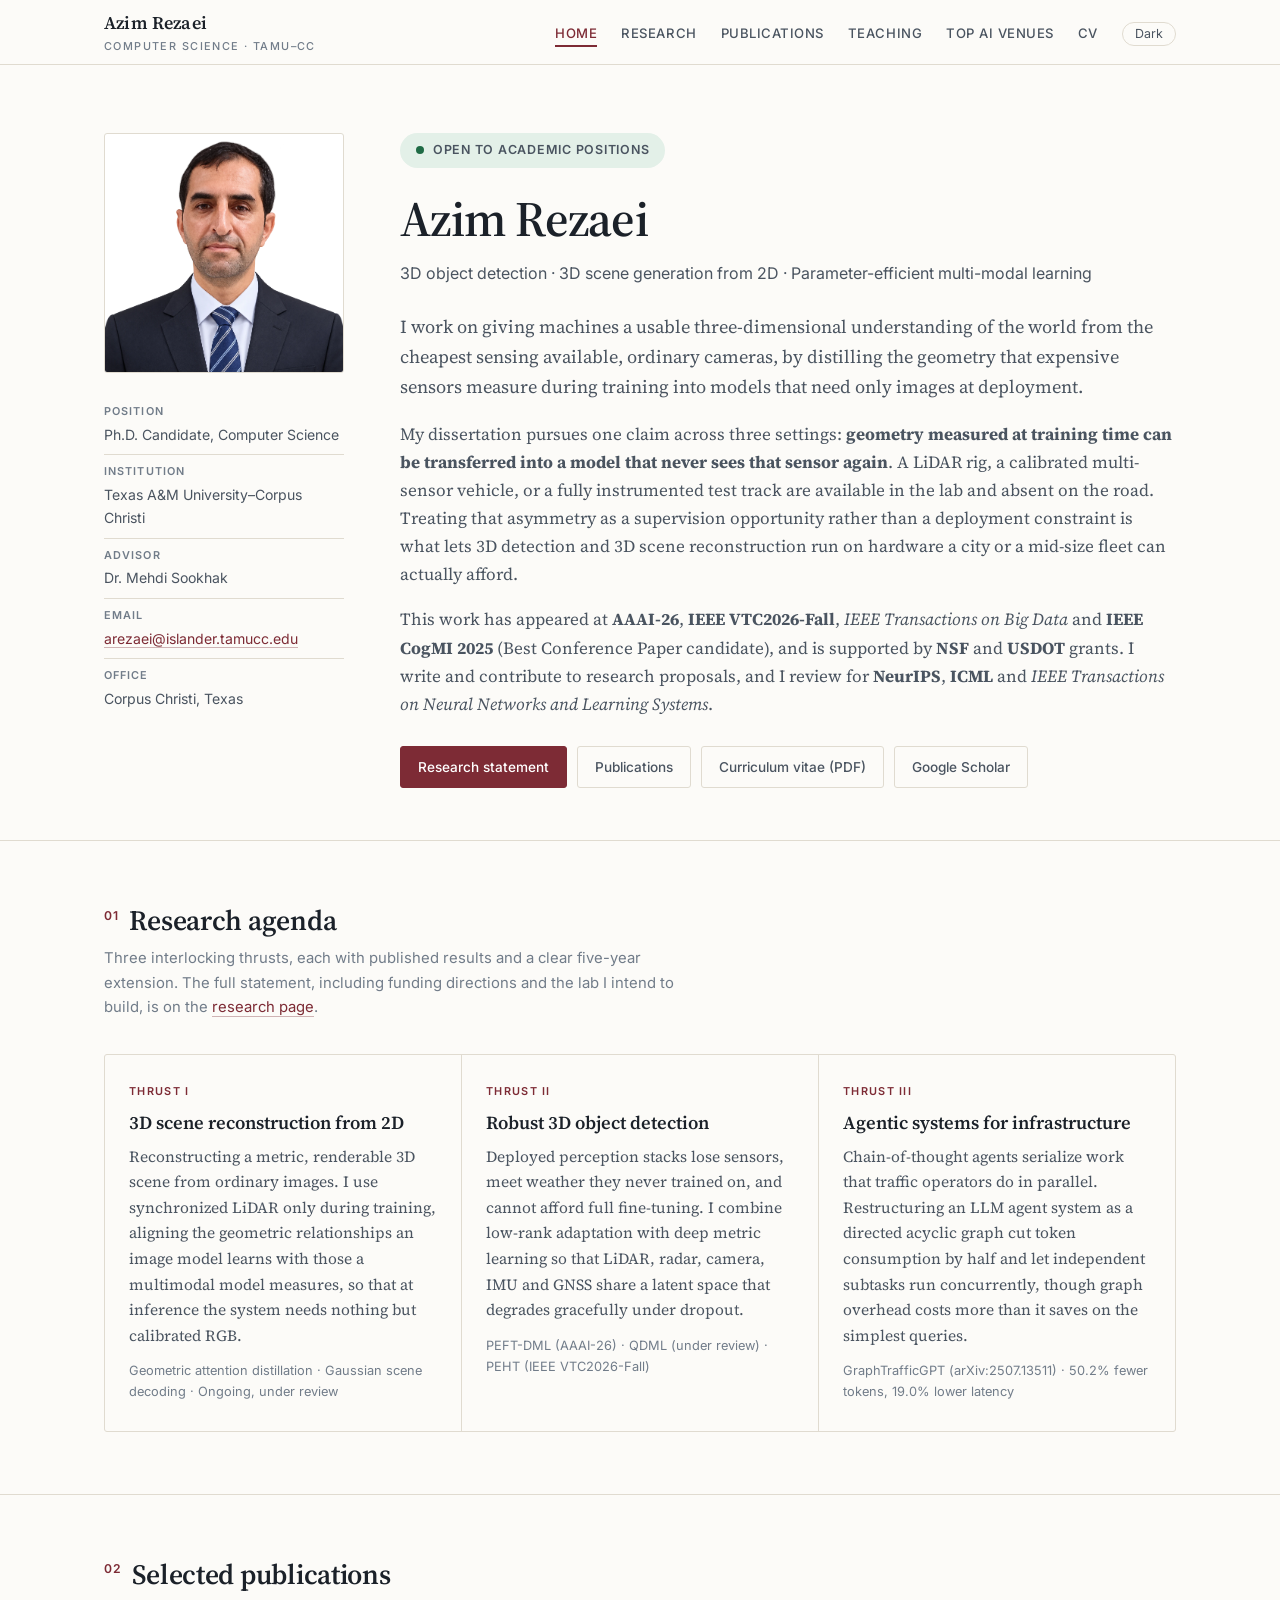
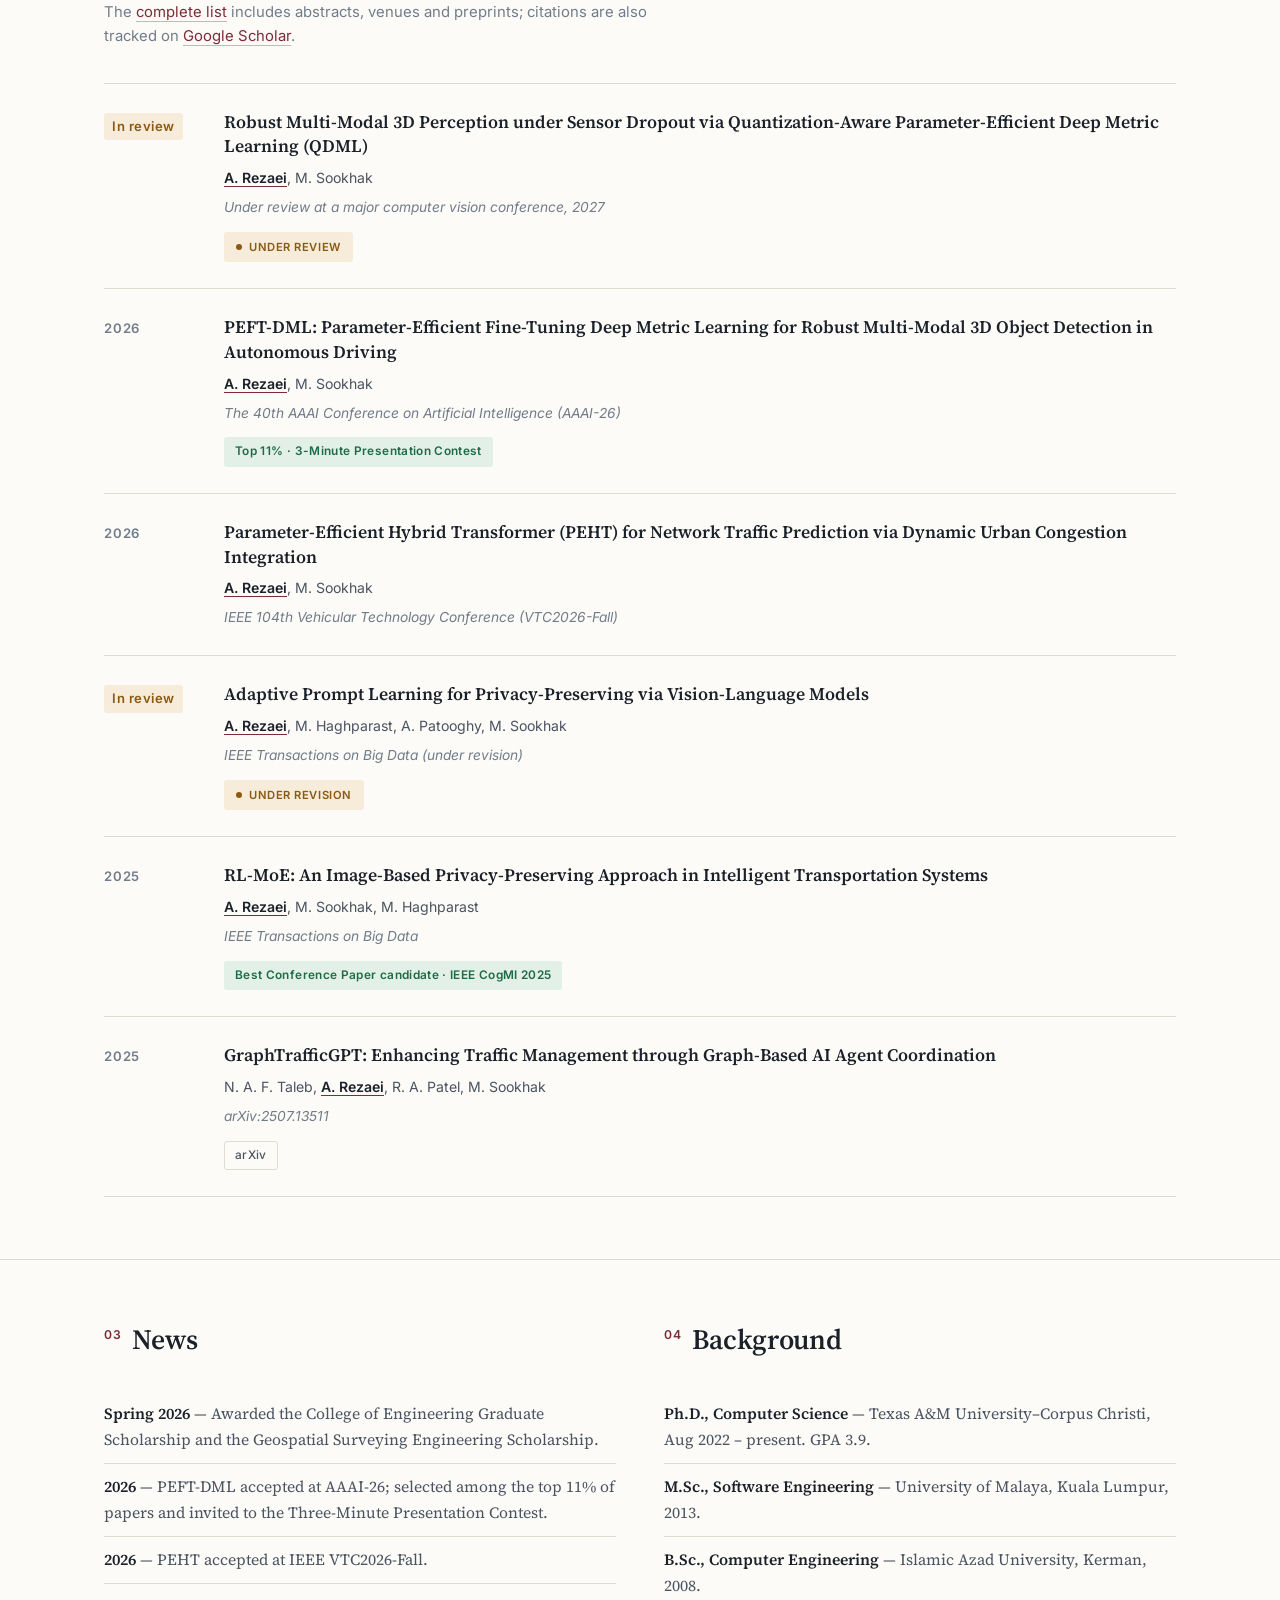
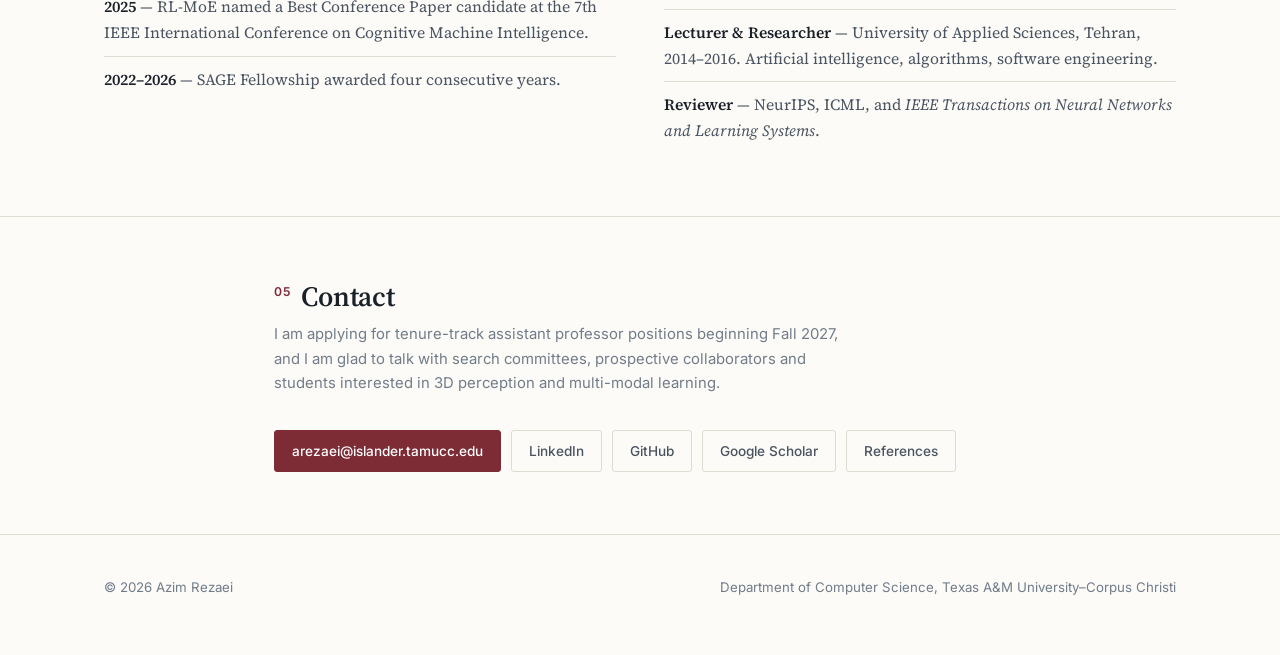
==== index.html @ 55c53522 "Initial commit: academic website Static site (HTML/CSS/JS, no build step) for faculty applications: " ====
<!doctype html>
<html lang="en">
<head>
<meta charset="utf-8">
<meta name="viewport" content="width=device-width,initial-scale=1">
<title>Azim Rezaei — 3D Scene Understanding and Efficient Multi-Modal Learning</title>
<meta name="description" content="Azim (Abdolazim) Rezaei is a Ph.D. candidate in Computer Science at Texas A&amp;M University–Corpus Christi working on 3D object detection, 3D scene reconstruction from 2D images, and parameter-efficient multi-modal learning. Open to academic positions.">
<link rel="preconnect" href="https://fonts.googleapis.com">
<link rel="preconnect" href="https://fonts.gstatic.com" crossorigin>
<link rel="stylesheet" href="https://fonts.googleapis.com/css2?family=Inter:wght@400;500;600&family=Source+Serif+4:ital,opsz,wght@0,8..60,400;0,8..60,600;1,8..60,400&display=swap">
<link rel="stylesheet" href="style.css">
<script>(function(){try{var t=localStorage.getItem('theme');if(t)document.documentElement.setAttribute('data-theme',t);}catch(e){}})();</script>
</head>
<body>

<header class="masthead">
  <div class="wrap">
    <a class="wordmark" href="index.html">Azim Rezaei<span>Computer Science · TAMU–CC</span></a>
    <nav>
      <ul>
        <li><a href="index.html" aria-current="page">Home</a></li>
        <li><a href="research.html">Research</a></li>
        <li><a href="publications.html">Publications</a></li>
        <li><a href="teaching.html">Teaching</a></li>
        <li><a href="conferences.html">Top AI Venues</a></li>
        <li><a href="cv.html">CV</a></li>
        <li><button class="theme-btn" id="themeBtn" type="button">Dark</button></li>
      </ul>
    </nav>
  </div>
</header>

<div class="hero">
  <div class="wrap hero-grid">
    <div>
      <img class="portrait" src="images/azim-rezaei.webp" alt="Portrait of Azim Rezaei">
      <div class="sidecard">
        <div><b>Position</b>Ph.D. Candidate, Computer Science</div>
        <div><b>Institution</b>Texas A&amp;M University–Corpus Christi</div>
        <div><b>Advisor</b>Dr. Mehdi Sookhak</div>
        <div><b>Email</b><a href="mailto:arezaei@islander.tamucc.edu">arezaei@islander.tamucc.edu</a></div>
        <div><b>Office</b>Corpus Christi, Texas</div>
      </div>
    </div>

    <div>
      <p class="availability">Open to academic positions</p>
      <h1>Azim Rezaei</h1>
      <p class="title-line">3D object detection · 3D scene generation from 2D · Parameter-efficient multi-modal learning</p>

      <p class="lede">I work on giving machines a usable three-dimensional understanding of the world from the cheapest sensing available, ordinary cameras, by distilling the geometry that expensive sensors measure during training into models that need only images at deployment.</p>

      <p>My dissertation pursues one claim across three settings: <strong>geometry measured at training time can be transferred into a model that never sees that sensor again</strong>. A LiDAR rig, a calibrated multi-sensor vehicle, or a fully instrumented test track are available in the lab and absent on the road. Treating that asymmetry as a supervision opportunity rather than a deployment constraint is what lets 3D detection and 3D scene reconstruction run on hardware a city or a mid-size fleet can actually afford.</p>

      <p>This work has appeared at <strong>AAAI-26</strong>, <strong>IEEE VTC2026-Fall</strong>, <em>IEEE Transactions on Big Data</em> and <strong>IEEE CogMI 2025</strong> (Best Conference Paper candidate), and is supported by <strong>NSF</strong> and <strong>USDOT</strong> grants. I write and contribute to research proposals, and I review for <strong>NeurIPS</strong>, <strong>ICML</strong> and <em>IEEE Transactions on Neural Networks and Learning Systems</em>.</p>

      <div class="btns">
        <a class="btn primary" href="research.html">Research statement</a>
        <a class="btn" href="publications.html">Publications</a>
        <a class="btn" href="files/Azim_Rezaei_CV.pdf">Curriculum vitae (PDF)</a>
        <a class="btn" href="https://scholar.google.com/citations?user=DW1fpjkAAAAJ&amp;hl=en">Google Scholar</a>
      </div>
    </div>
  </div>
</div>

<section id="agenda">
  <div class="wrap">
    <div class="section-head">
      <h2><span class="num">01</span>Research agenda</h2>
      <p>Three interlocking thrusts, each with published results and a clear five-year extension. The full statement, including funding directions and the lab I intend to build, is on the <a href="research.html">research page</a>.</p>
    </div>

    <div class="thrusts">
      <article class="thrust">
        <span class="tag">Thrust I</span>
        <h3>3D scene reconstruction from 2D</h3>
        <p>Reconstructing a metric, renderable 3D scene from ordinary images. I use synchronized LiDAR only during training, aligning the geometric relationships an image model learns with those a multimodal model measures, so that at inference the system needs nothing but calibrated RGB.</p>
        <p class="evidence">Geometric attention distillation · Gaussian scene decoding · Ongoing, under review</p>
      </article>

      <article class="thrust">
        <span class="tag">Thrust II</span>
        <h3>Robust 3D object detection</h3>
        <p>Deployed perception stacks lose sensors, meet weather they never trained on, and cannot afford full fine-tuning. I combine low-rank adaptation with deep metric learning so that LiDAR, radar, camera, IMU and GNSS share a latent space that degrades gracefully under dropout.</p>
        <p class="evidence">PEFT-DML (AAAI-26) · QDML (under review) · PEHT (IEEE VTC2026-Fall)</p>
      </article>

      <article class="thrust">
        <span class="tag">Thrust III</span>
        <h3>Agentic systems for infrastructure</h3>
        <p>Chain-of-thought agents serialize work that traffic operators do in parallel. Restructuring an LLM agent system as a directed acyclic graph cut token consumption by half and let independent subtasks run concurrently, though graph overhead costs more than it saves on the simplest queries.</p>
        <p class="evidence">GraphTrafficGPT (arXiv:2507.13511) · 50.2% fewer tokens, 19.0% lower latency</p>
      </article>
    </div>
  </div>
</section>

<section id="selected">
  <div class="wrap">
    <div class="section-head">
      <h2><span class="num">02</span>Selected publications</h2>
      <p>The <a href="publications.html">complete list</a> includes abstracts, venues and preprints; citations are also tracked on <a href="https://scholar.google.com/citations?user=DW1fpjkAAAAJ&amp;hl=en">Google Scholar</a>.</p>
    </div>

    <ul class="pub-list">
      <li class="pub">
        <div class="pub-year"><span class="status-year">In review</span></div>
        <div class="pub-body">
          <h3>Robust Multi-Modal 3D Perception under Sensor Dropout via Quantization-Aware Parameter-Efficient Deep Metric Learning (QDML)</h3>
          <p class="authors"><span class="me">A. Rezaei</span>, M. Sookhak</p>
          <p class="venue">Under review at a major computer vision conference, 2027</p>
          <div class="pub-links">
            <span class="chip status">Under review</span>
          </div>
        </div>
      </li>

      <li class="pub">
        <div class="pub-year">2026</div>
        <div class="pub-body">
          <h3>PEFT-DML: Parameter-Efficient Fine-Tuning Deep Metric Learning for Robust Multi-Modal 3D Object Detection in Autonomous Driving</h3>
          <p class="authors"><span class="me">A. Rezaei</span>, M. Sookhak</p>
          <p class="venue">The 40th AAAI Conference on Artificial Intelligence (AAAI-26)</p>
          <div class="pub-links">
            <span class="chip badge">Top 11% · 3-Minute Presentation Contest</span>
          </div>
        </div>
      </li>

      <li class="pub">
        <div class="pub-year">2026</div>
        <div class="pub-body">
          <h3>Parameter-Efficient Hybrid Transformer (PEHT) for Network Traffic Prediction via Dynamic Urban Congestion Integration</h3>
          <p class="authors"><span class="me">A. Rezaei</span>, M. Sookhak</p>
          <p class="venue">IEEE 104th Vehicular Technology Conference (VTC2026-Fall)</p>
        </div>
      </li>

      <li class="pub">
        <div class="pub-year"><span class="status-year">In review</span></div>
        <div class="pub-body">
          <h3>Adaptive Prompt Learning for Privacy-Preserving via Vision-Language Models</h3>
          <p class="authors"><span class="me">A. Rezaei</span>, M. Haghparast, A. Patooghy, M. Sookhak</p>
          <p class="venue">IEEE Transactions on Big Data (under revision)</p>
          <div class="pub-links">
            <span class="chip status">Under revision</span>
          </div>
        </div>
      </li>

      <li class="pub">
        <div class="pub-year">2025</div>
        <div class="pub-body">
          <h3>RL-MoE: An Image-Based Privacy-Preserving Approach in Intelligent Transportation Systems</h3>
          <p class="authors"><span class="me">A. Rezaei</span>, M. Sookhak, M. Haghparast</p>
          <p class="venue">IEEE Transactions on Big Data</p>
          <div class="pub-links">
            <span class="chip badge">Best Conference Paper candidate · IEEE CogMI 2025</span>
          </div>
        </div>
      </li>

      <li class="pub">
        <div class="pub-year">2025</div>
        <div class="pub-body">
          <h3>GraphTrafficGPT: Enhancing Traffic Management through Graph-Based AI Agent Coordination</h3>
          <p class="authors">N. A. F. Taleb, <span class="me">A. Rezaei</span>, R. A. Patel, M. Sookhak</p>
          <p class="venue">arXiv:2507.13511</p>
          <div class="pub-links">
            <a class="chip" href="https://arxiv.org/abs/2507.13511">arXiv</a>
          </div>
        </div>
      </li>

    </ul>
  </div>
</section>

<section id="news">
  <div class="wrap cols">
    <div>
      <div class="section-head">
        <h2><span class="num">03</span>News</h2>
      </div>
      <ul class="plain">
        <li><b>Spring 2026</b> — Awarded the College of Engineering Graduate Scholarship and the Geospatial Surveying Engineering Scholarship.</li>
        <li><b>2026</b> — PEFT-DML accepted at AAAI-26; selected among the top 11% of papers and invited to the Three-Minute Presentation Contest.</li>
        <li><b>2026</b> — PEHT accepted at IEEE VTC2026-Fall.</li>
        <li><b>2025</b> — RL-MoE named a Best Conference Paper candidate at the 7th IEEE International Conference on Cognitive Machine Intelligence.</li>
        <li><b>2022–2026</b> — SAGE Fellowship awarded four consecutive years.</li>
      </ul>
    </div>

    <div>
      <div class="section-head">
        <h2><span class="num">04</span>Background</h2>
      </div>
      <ul class="plain">
        <li><b>Ph.D., Computer Science</b> — Texas A&amp;M University–Corpus Christi, Aug 2022 – present. GPA 3.9.</li>
        <li><b>M.Sc., Software Engineering</b> — University of Malaya, Kuala Lumpur, 2013.</li>
        <li><b>B.Sc., Computer Engineering</b> — Islamic Azad University, Kerman, 2008.</li>
        <li><b>Lecturer &amp; Researcher</b> — University of Applied Sciences, Tehran, 2014–2016. Artificial intelligence, algorithms, software engineering.</li>
        <li><b>Reviewer</b> — NeurIPS, ICML, and <em>IEEE Transactions on Neural Networks and Learning Systems</em>.</li>
      </ul>
    </div>
  </div>
</section>

<section id="contact">
  <div class="wrap narrow">
    <div class="section-head">
      <h2><span class="num">05</span>Contact</h2>
      <p>I am applying for tenure-track assistant professor positions beginning Fall 2027, and I am glad to talk with search committees, prospective collaborators and students interested in 3D perception and multi-modal learning.</p>
    </div>
    <div class="btns" style="margin-top:0">
      <a class="btn primary" href="mailto:arezaei@islander.tamucc.edu">arezaei@islander.tamucc.edu</a>
      <a class="btn" href="https://www.linkedin.com/in/azimrez/">LinkedIn</a>
      <a class="btn" href="https://github.com/azim015">GitHub</a>
      <a class="btn" href="https://scholar.google.com/citations?user=DW1fpjkAAAAJ&amp;hl=en">Google Scholar</a>
      <a class="btn" href="cv.html#references">References</a>
    </div>
  </div>
</section>

<footer>
  <div class="wrap">
    <span>© <span id="y"></span> Azim Rezaei</span>
    <span>Department of Computer Science, Texas A&amp;M University–Corpus Christi</span>
  </div>
</footer>

<script src="site.js"></script>
</body>
</html>
---- style.css ----
/* Azim Rezaei — academic site
   Palette: ink on paper, muted maroon accent. Light + dark. */

:root {
  --paper:        #fcfbf8;
  --paper-2:      #f4f1ea;
  --rule:         #e0dbd0;
  --ink:          #1b2129;
  --ink-2:        #4a5460;
  --ink-3:        #717c89;
  --accent:       #7d2b35;
  --accent-soft:  #f3e9e9;
  --link:         #7d2b35;
  --btn-on-accent:#ffffff;
  --good:         #1f6b45;
  --good-soft:    #e3f0e8;
  --warn:         #8a5a12;
  --warn-soft:    #f6ecd9;
  --muted-soft:   #efece6;
  --max:          1120px;
  --serif:  "Source Serif 4", "Iowan Old Style", "Palatino Linotype", Palatino, Georgia, serif;
  --sans:   "Inter", -apple-system, BlinkMacSystemFont, "Segoe UI", Roboto, Helvetica, Arial, sans-serif;
}

@media (prefers-color-scheme: dark) {
  :root:not([data-theme="light"]) {
    --paper:       #14181d;
    --paper-2:     #1b2026;
    --rule:        #2c333b;
    --ink:         #e8e6e1;
    --ink-2:       #b2b8bf;
    --ink-3:       #888f98;
    --accent:      #d98f98;
    --accent-soft: #2a1f22;
    --link:        #d98f98;
    --btn-on-accent:#14181d;
    --good:        #78c79b;
    --good-soft:   #16271e;
    --warn:        #d9b276;
    --warn-soft:   #2a2318;
    --muted-soft:  #212830;
  }
}

:root[data-theme="dark"] {
  --paper:       #14181d;
  --paper-2:     #1b2026;
  --rule:        #2c333b;
  --ink:         #e8e6e1;
  --ink-2:       #b2b8bf;
  --ink-3:       #888f98;
  --accent:      #d98f98;
  --accent-soft: #2a1f22;
  --link:        #d98f98;
  --btn-on-accent:#14181d;
  --good:        #78c79b;
  --good-soft:   #16271e;
  --warn:        #d9b276;
  --warn-soft:   #2a2318;
  --muted-soft:  #212830;
}

* { box-sizing: border-box; }

html { scroll-behavior: smooth; scroll-padding-top: 80px; }

body {
  margin: 0;
  background: var(--paper);
  color: var(--ink);
  font-family: var(--serif);
  font-size: 17px;
  line-height: 1.65;
  -webkit-font-smoothing: antialiased;
  text-rendering: optimizeLegibility;
}

.wrap { max-width: var(--max); margin: 0 auto; padding: 0 24px; }
.narrow { max-width: 780px; }

a {
  color: var(--link);
  text-decoration: none;
  border-bottom: 1px solid color-mix(in srgb, var(--link) 35%, transparent);
}
a:hover { border-bottom-color: var(--link); }

h1, h2, h3, h4 { font-family: var(--serif); font-weight: 600; line-height: 1.25; color: var(--ink); }

/* ---------- masthead ---------- */
.masthead {
  position: sticky; top: 0; z-index: 50;
  background: color-mix(in srgb, var(--paper) 92%, transparent);
  backdrop-filter: saturate(180%) blur(12px);
  border-bottom: 1px solid var(--rule);
}
.masthead .wrap {
  display: flex; align-items: center; justify-content: space-between;
  gap: 20px; min-height: 64px; flex-wrap: wrap;
}
.wordmark {
  font-family: var(--serif); font-size: 1.12rem; font-weight: 600;
  letter-spacing: .01em; border: 0; color: var(--ink);
}
.wordmark span {
  display: block; font-family: var(--sans); font-size: .68rem; font-weight: 500;
  letter-spacing: .13em; text-transform: uppercase; color: var(--ink-3); margin-top: 1px;
}

.masthead nav ul {
  display: flex; gap: 24px; list-style: none; margin: 0; padding: 0;
  flex-wrap: wrap; align-items: center;
}
.masthead nav a {
  font-family: var(--sans); font-size: .82rem; font-weight: 500;
  letter-spacing: .04em; text-transform: uppercase;
  color: var(--ink-2); border: 0; padding: 4px 0;
  border-bottom: 2px solid transparent;
}
.masthead nav a:hover,
.masthead nav a[aria-current="page"] { color: var(--accent); border-bottom-color: var(--accent); }

.theme-btn {
  font-family: var(--sans); font-size: .78rem; cursor: pointer;
  background: none; border: 1px solid var(--rule); color: var(--ink-2);
  border-radius: 999px; padding: 5px 12px; line-height: 1;
}
.theme-btn:hover { border-color: var(--accent); color: var(--accent); }

/* ---------- hero ---------- */
.hero { padding: 68px 0 52px; border-bottom: 1px solid var(--rule); }
.hero-grid { display: grid; grid-template-columns: 240px 1fr; gap: 56px; align-items: start; }

.portrait {
  width: 240px; height: 240px; object-fit: cover;
  border-radius: 3px; display: block;
  background: #fff;
  border: 1px solid var(--rule);
}
.sidecard { font-family: var(--sans); font-size: .88rem; color: var(--ink-2); margin-top: 22px; }
.sidecard div { padding: 8px 0; border-bottom: 1px solid var(--rule); }
.sidecard div:last-child { border-bottom: 0; }
.sidecard b {
  font-weight: 600; display: block; font-size: .68rem;
  letter-spacing: .1em; text-transform: uppercase; color: var(--ink-3); margin-bottom: 2px;
}

.eyebrow {
  font-family: var(--sans); font-size: .73rem; font-weight: 600;
  letter-spacing: .15em; text-transform: uppercase; color: var(--accent); margin: 0 0 14px;
}
.hero h1 { font-size: clamp(2.3rem, 5vw, 3.1rem); margin: 0 0 10px; letter-spacing: -.015em; }
.title-line { font-family: var(--sans); font-size: 1rem; color: var(--ink-2); margin: 0 0 26px; }
.lede { font-size: 1.14rem; color: var(--ink); margin: 0 0 18px; }
.hero p { color: var(--ink-2); }

/* ---------- buttons ---------- */
.btns { display: flex; flex-wrap: wrap; gap: 10px; margin-top: 28px; }
.btn {
  font-family: var(--sans); font-size: .85rem; font-weight: 500;
  padding: 9px 17px; border: 1px solid var(--rule); border-radius: 3px;
  color: var(--ink-2); background: transparent; display: inline-block;
}
.btn:hover { border-color: var(--accent); color: var(--accent); }
.btn.primary { background: var(--accent); border-color: var(--accent); color: var(--btn-on-accent); }
.btn.primary:hover { opacity: .88; color: var(--btn-on-accent); }

/* ---------- sections ---------- */
section { padding: 62px 0; border-bottom: 1px solid var(--rule); }
section:last-of-type { border-bottom: 0; }
.section-head { margin-bottom: 34px; }
.section-head h2 { font-size: 1.75rem; margin: 0 0 8px; letter-spacing: -.01em; }
.section-head p { font-family: var(--sans); font-size: .93rem; color: var(--ink-3); margin: 0; max-width: 64ch; }
h2 .num {
  font-family: var(--sans); font-size: .76rem; font-weight: 600; color: var(--accent);
  letter-spacing: .1em; vertical-align: super; margin-right: 10px;
}

/* ---------- research thrusts ---------- */
.thrusts {
  display: grid; grid-template-columns: repeat(3, 1fr); gap: 1px; background: var(--rule);
  border: 1px solid var(--rule); border-radius: 3px; overflow: hidden;
}
.thrust { background: var(--paper); padding: 28px 24px; }
.thrust .tag {
  font-family: var(--sans); font-size: .68rem; font-weight: 600; letter-spacing: .12em;
  text-transform: uppercase; color: var(--accent); display: block; margin-bottom: 10px;
}
.thrust h3 { font-size: 1.15rem; margin: 0 0 10px; }
.thrust p { font-size: .97rem; color: var(--ink-2); margin: 0 0 12px; }
.thrust .evidence { font-family: var(--sans); font-size: .8rem; color: var(--ink-3); margin: 0; }

/* ---------- publications ---------- */
.pub-list { list-style: none; margin: 0; padding: 0; }
.pub {
  display: grid; grid-template-columns: 92px 1fr; gap: 28px;
  padding: 26px 0; border-top: 1px solid var(--rule);
}
.pub-list .pub:last-child { border-bottom: 1px solid var(--rule); }
.pub-year {
  font-family: var(--sans); font-size: .82rem; font-weight: 600; color: var(--ink-3);
  letter-spacing: .06em; padding-top: 3px;
}
.pub-body h3 { font-size: 1.1rem; margin: 0 0 7px; line-height: 1.4; }
.authors { font-family: var(--sans); font-size: .88rem; color: var(--ink-2); margin: 0 0 7px; }
.authors .me { color: var(--ink); font-weight: 600; border-bottom: 1.5px solid var(--accent); }
.venue { font-family: var(--sans); font-size: .86rem; color: var(--ink-3); margin: 0; font-style: italic; }
.abstract { font-size: .97rem; color: var(--ink-2); margin: 12px 0 0; }
.pub-links { display: flex; gap: 8px; flex-wrap: wrap; margin-top: 13px; }
.chip {
  font-family: var(--sans); font-size: .74rem; font-weight: 500; letter-spacing: .03em;
  padding: 4px 10px; border-radius: 3px; border: 1px solid var(--rule); color: var(--ink-2);
  display: inline-block;
}
a.chip:hover { border-color: var(--accent); color: var(--accent); }
.chip.badge { background: var(--good-soft); border-color: transparent; color: var(--good); font-weight: 600; }

/* Review status reads as a live state, so give it weight rather than italics. */
.chip.status {
  background: var(--warn-soft); border-color: transparent; color: var(--warn);
  font-weight: 600; letter-spacing: .05em; text-transform: uppercase; font-size: .7rem;
  padding: 5px 11px; display: inline-flex; align-items: center; gap: 7px;
}
.chip.status::before {
  content: ""; width: 6px; height: 6px; border-radius: 50%;
  background: var(--warn); flex: none;
}

/* Same signal in the left-hand year column. */
.pub-year .status-year {
  display: inline-block; background: var(--warn-soft); color: var(--warn);
  font-weight: 600; border-radius: 3px; padding: 3px 8px; letter-spacing: .04em;
}

/* ---------- availability pill ---------- */
.availability {
  display: inline-flex; align-items: center; gap: 9px;
  font-family: var(--sans); font-size: .78rem; font-weight: 600;
  letter-spacing: .06em; text-transform: uppercase;
  color: var(--good); background: var(--good-soft);
  border-radius: 999px; padding: 7px 16px; margin: 0 0 20px;
}
.availability::before {
  content: ""; width: 8px; height: 8px; border-radius: 50%;
  background: var(--good); flex: none;
}

/* ---------- conference deadline cards ---------- */
.deadline-grid {
  display: grid; grid-template-columns: repeat(auto-fill, minmax(268px, 1fr)); gap: 18px;
}
.conf-card {
  border: 1px solid var(--rule); border-radius: 4px; padding: 20px 22px;
  background: var(--paper); display: flex; flex-direction: column; gap: 9px;
}
.conf-card.closed { opacity: .58; }
.conf-top { display: flex; align-items: flex-start; justify-content: space-between; gap: 12px; }
.conf-card h3 { font-size: 1.08rem; margin: 0; line-height: 1.3; }
.conf-card h3 a { border-bottom-color: transparent; }
.conf-card h3 a:hover { border-bottom-color: var(--link); }
.conf-dates { font-family: var(--sans); font-size: .82rem; color: var(--ink-3); margin: 0; }
.conf-dates b { color: var(--ink-2); font-weight: 600; }
.countdown {
  font-family: var(--sans); font-size: .8rem; font-weight: 600; letter-spacing: .02em;
  padding: 6px 12px; border-radius: 999px; align-self: flex-start; margin-top: 2px;
}
.countdown.soon { background: var(--accent-soft); color: var(--accent); }
.countdown.near { background: var(--warn-soft); color: var(--warn); }
.countdown.open { background: var(--good-soft); color: var(--good); }
.countdown.past { background: var(--muted-soft); color: var(--ink-3); }
.conf-flag {
  font-family: var(--sans); font-size: .64rem; font-weight: 600; letter-spacing: .09em;
  text-transform: uppercase; color: var(--ink-3); border: 1px solid var(--rule);
  border-radius: 3px; padding: 3px 7px; flex: none; white-space: nowrap;
}
.conf-filters { display: flex; flex-wrap: wrap; gap: 8px; margin-bottom: 26px; }
.filter-btn {
  font-family: var(--sans); font-size: .82rem; font-weight: 500; cursor: pointer;
  padding: 7px 15px; border: 1px solid var(--rule); border-radius: 999px;
  background: transparent; color: var(--ink-2);
}
.filter-btn:hover { border-color: var(--accent); color: var(--accent); }
.filter-btn[aria-pressed="true"] { background: var(--accent); border-color: var(--accent); color: var(--btn-on-accent); }

/* ---------- generic prose ---------- */
.prose h3 { font-size: 1.22rem; margin: 38px 0 12px; }
.prose h4 {
  font-family: var(--sans); font-size: .76rem; font-weight: 600; letter-spacing: .12em;
  text-transform: uppercase; color: var(--accent); margin: 30px 0 10px;
}
.prose p { margin: 0 0 16px; color: var(--ink-2); }
.prose p.first { color: var(--ink); font-size: 1.1rem; }
.prose ul { margin: 0 0 18px; padding-left: 20px; color: var(--ink-2); }
.prose li { margin-bottom: 9px; }
.prose strong { color: var(--ink); font-weight: 600; }

.pull {
  border-left: 3px solid var(--accent); padding: 4px 0 4px 22px; margin: 28px 0;
  font-size: 1.1rem; color: var(--ink); font-style: italic;
}

/* ---------- entries (teaching / experience / awards) ---------- */
.entries { list-style: none; margin: 0; padding: 0; }
.entry { display: grid; grid-template-columns: 210px 1fr; gap: 28px; padding: 22px 0; border-top: 1px solid var(--rule); }
.entries .entry:last-child { border-bottom: 1px solid var(--rule); }
.entry-meta { font-family: var(--sans); font-size: .82rem; color: var(--ink-3); }
.entry-meta b { display: block; color: var(--ink-2); font-weight: 600; }
.entry h3 { font-size: 1.08rem; margin: 0 0 6px; }
.entry p { margin: 0; color: var(--ink-2); font-size: .97rem; }
.entry ul { margin: 9px 0 0; padding-left: 19px; color: var(--ink-2); font-size: .97rem; }
.entry li { margin-bottom: 6px; }

/* ---------- misc ---------- */
.cols { display: grid; grid-template-columns: 1fr 1fr; gap: 48px; }
.plain { list-style: none; margin: 0; padding: 0; }
.plain li { padding: 10px 0; border-bottom: 1px solid var(--rule); color: var(--ink-2); font-size: .98rem; }
.plain li:last-child { border-bottom: 0; }
.plain b { color: var(--ink); font-weight: 600; }

.note {
  font-family: var(--sans); font-size: .85rem; color: var(--ink-3);
  background: var(--paper-2); border: 1px dashed var(--rule); border-radius: 3px;
  padding: 14px 18px; margin: 26px 0;
}

footer { padding: 42px 0 56px; border-top: 1px solid var(--rule); }
footer .wrap {
  display: flex; justify-content: space-between; gap: 18px; flex-wrap: wrap;
  font-family: var(--sans); font-size: .83rem; color: var(--ink-3);
}
footer a { color: var(--ink-3); }

/* ---------- responsive ---------- */
@media (max-width: 900px) {
  .hero-grid { grid-template-columns: 1fr; gap: 30px; }
  .portrait { width: 150px; height: 150px; }
  .thrusts { grid-template-columns: 1fr; }
  .cols { grid-template-columns: 1fr; gap: 34px; }
}

@media (max-width: 640px) {
  body { font-size: 16.5px; }
  html { scroll-padding-top: 20px; }
  .wrap { padding: 0 16px; }
  .hero { padding: 36px 0 32px; }
  section { padding: 44px 0; }
  .pub, .entry { grid-template-columns: 1fr; gap: 8px; }

  /* A two-row nav that sticks would swallow half the screen on a phone. */
  .masthead { position: static; }
  .masthead .wrap {
    min-height: 0; padding-top: 14px; padding-bottom: 14px;
    align-items: flex-start; gap: 12px;
  }
  .wordmark { font-size: 1.02rem; }
  .wordmark span { display: none; }
  .masthead nav { width: 100%; }
  .masthead nav ul { gap: 14px 18px; }
  .masthead nav a { font-size: .76rem; }
  .theme-btn { font-size: .72rem; padding: 4px 10px; }
}
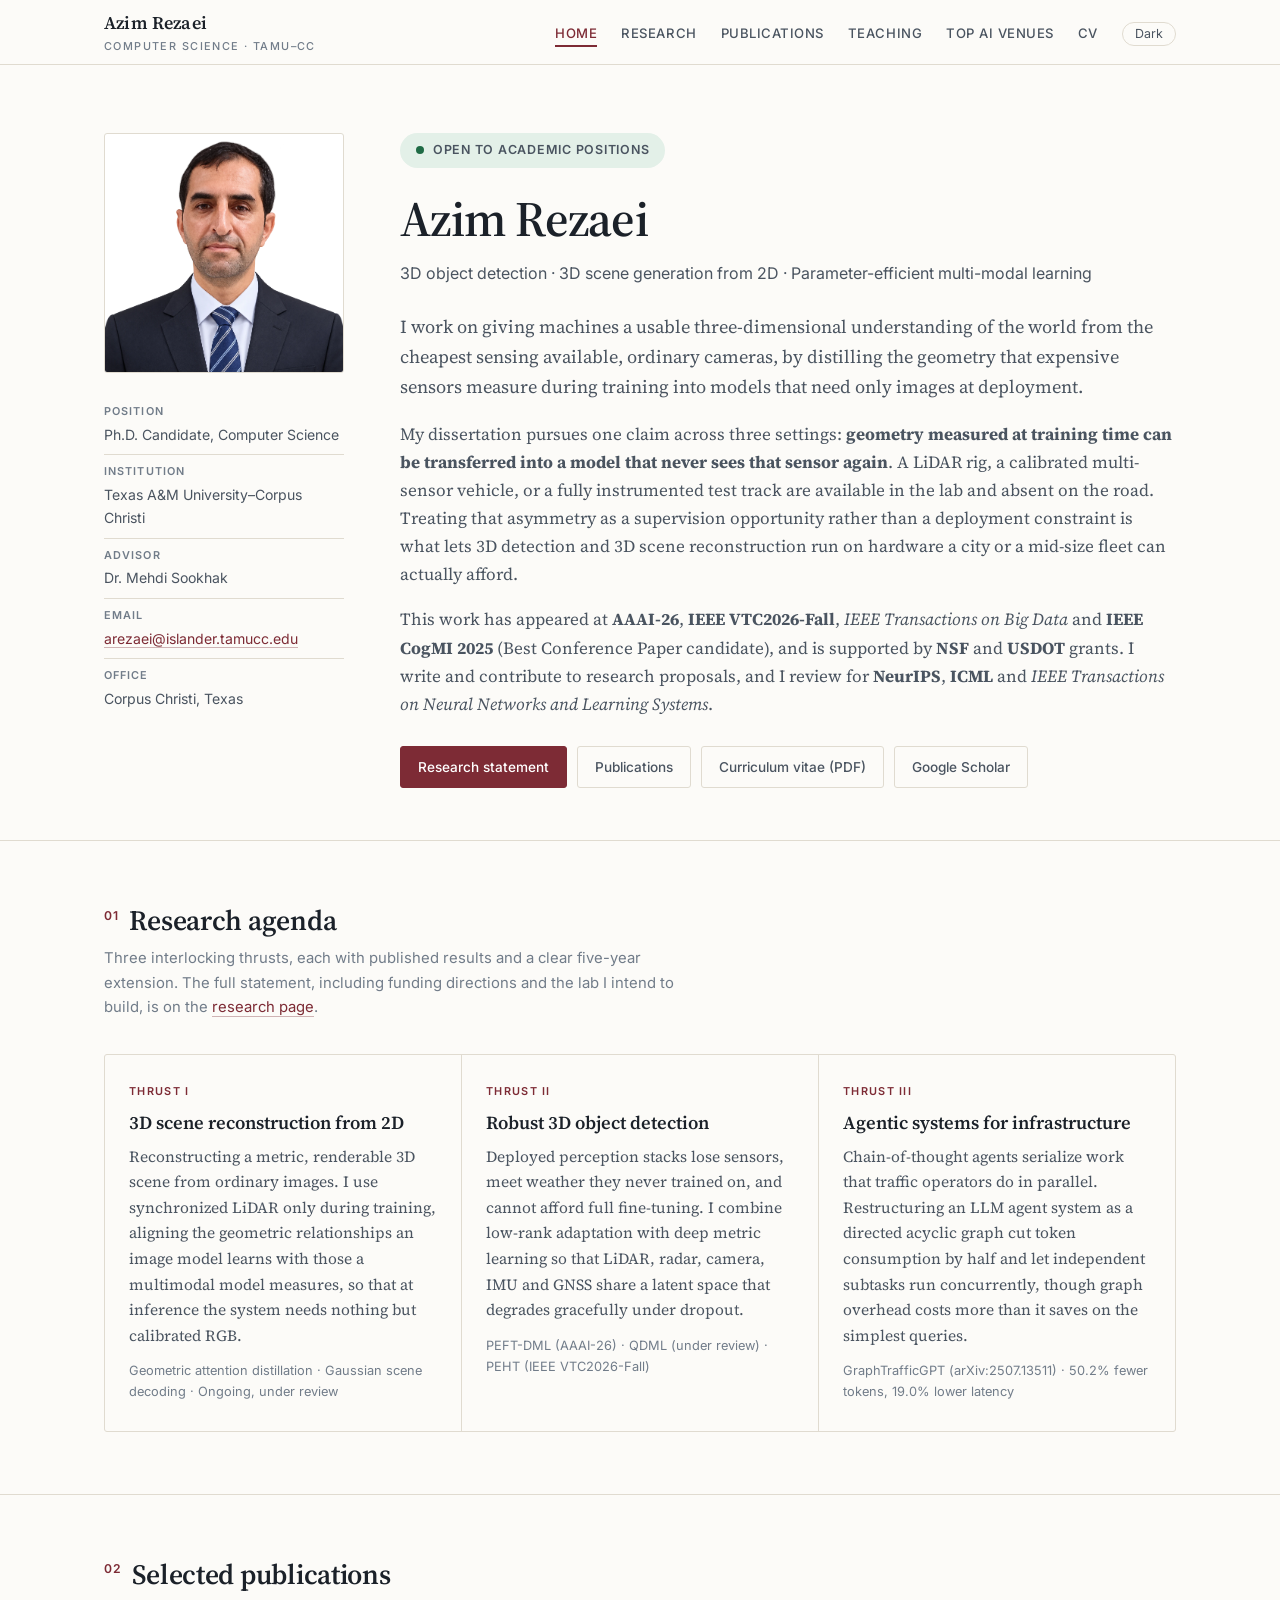
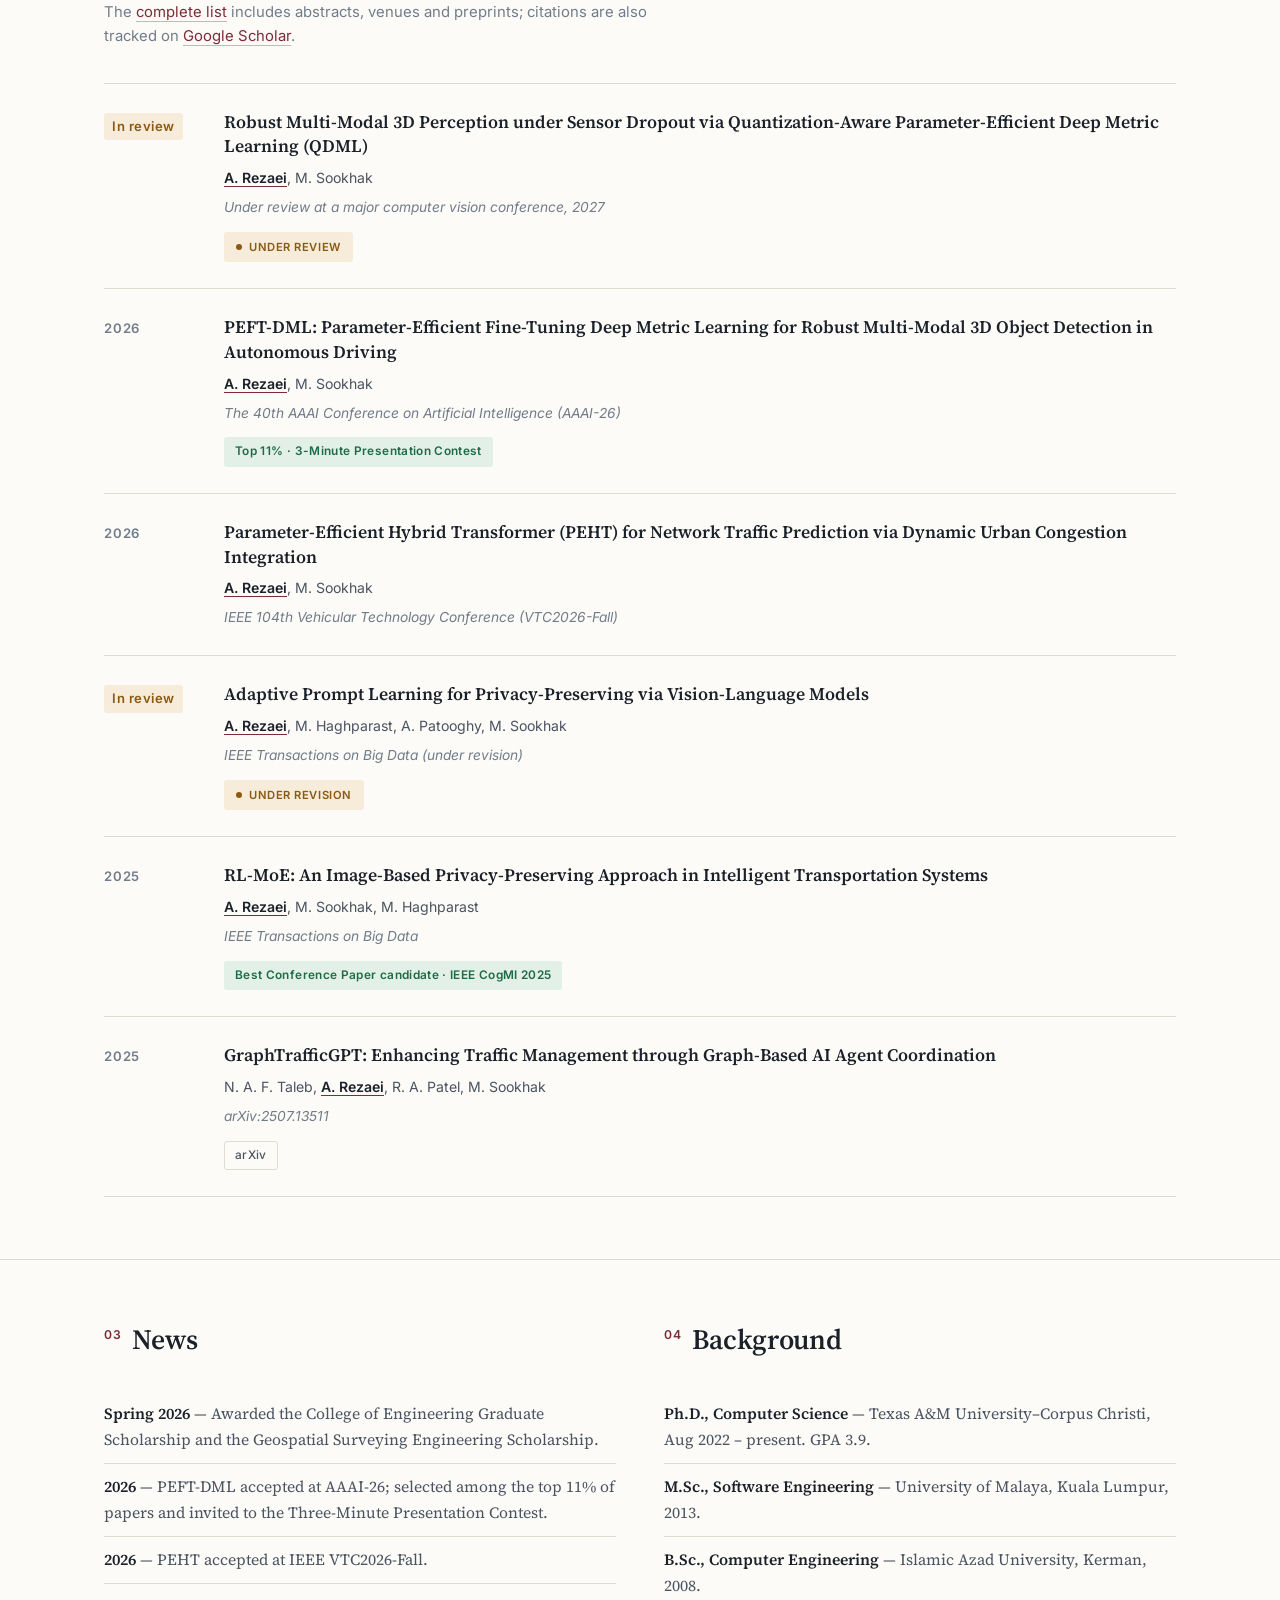
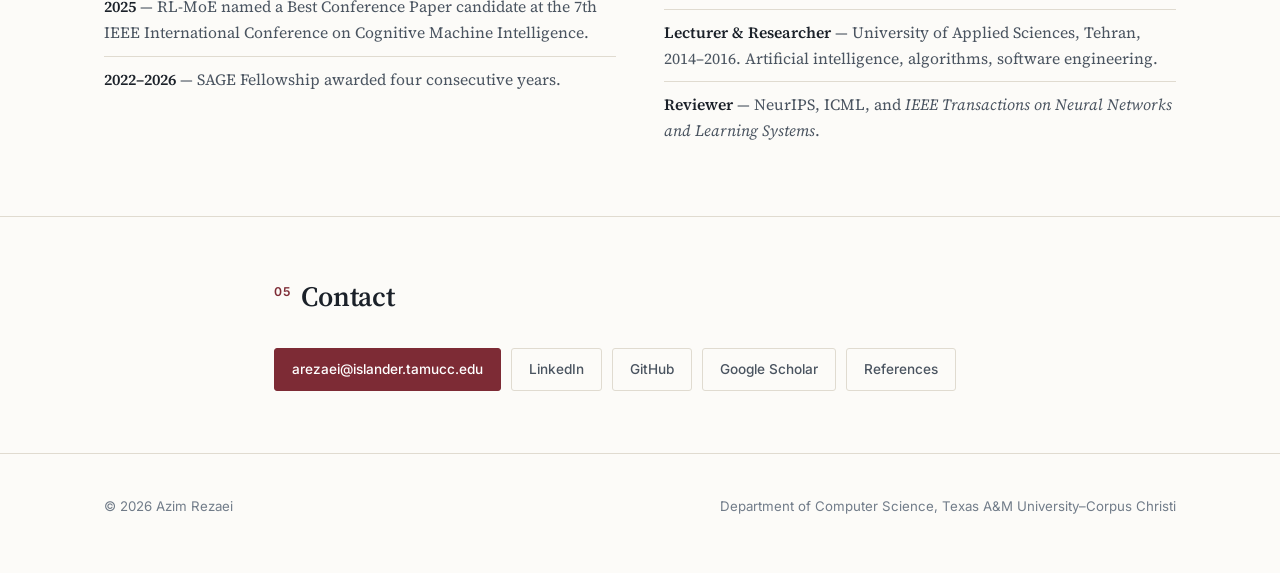
==== commit 2b8bb05e: "Remove the tenure-track statement from the Contact section Co-Authored-By: Claude Opus 5 <noreply@an" ====
--- a/index.html
+++ b/index.html
@@ -211,7 +211,6 @@
   <div class="wrap narrow">
     <div class="section-head">
       <h2><span class="num">05</span>Contact</h2>
-      <p>I am applying for tenure-track assistant professor positions beginning Fall 2027, and I am glad to talk with search committees, prospective collaborators and students interested in 3D perception and multi-modal learning.</p>
     </div>
     <div class="btns" style="margin-top:0">
       <a class="btn primary" href="mailto:arezaei@islander.tamucc.edu">arezaei@islander.tamucc.edu</a>
--- a/style.css
+++ b/style.css
@@ -273,6 +273,23 @@
   text-transform: uppercase; color: var(--ink-3); border: 1px solid var(--rule);
   border-radius: 3px; padding: 3px 7px; flex: none; white-space: nowrap;
 }
+/* ---------- journal list with metrics ---------- */
+.journals .entry { grid-template-columns: 120px 1fr; align-items: start; }
+.jmetric { font-family: var(--sans); }
+.jmetric .if {
+  display: block; font-family: var(--serif); font-size: 1.6rem; font-weight: 600;
+  color: var(--ink); line-height: 1.1;
+}
+.jmetric .if.none { color: var(--ink-3); font-size: 1.25rem; }
+.jmetric .lab {
+  display: block; font-size: .64rem; font-weight: 600; letter-spacing: .1em;
+  text-transform: uppercase; color: var(--ink-3); margin-top: 3px;
+}
+.journals h3 { margin-bottom: 4px; }
+.journals .full { font-family: var(--sans); font-size: .84rem; color: var(--ink-3); margin: 0 0 9px; }
+.chip.metric { background: var(--paper-2); border-color: transparent; color: var(--ink-2); }
+.chip.metric b { color: var(--ink); font-weight: 600; }
+
 .conf-filters { display: flex; flex-wrap: wrap; gap: 8px; margin-bottom: 26px; }
 .filter-btn {
   font-family: var(--sans); font-size: .82rem; font-weight: 500; cursor: pointer;
@@ -345,6 +362,9 @@
   .hero { padding: 36px 0 32px; }
   section { padding: 44px 0; }
   .pub, .entry { grid-template-columns: 1fr; gap: 8px; }
+  /* keep the impact factor beside the journal, just narrower */
+  .journals .entry { grid-template-columns: 76px 1fr; gap: 16px; }
+  .jmetric .if { font-size: 1.35rem; }
 
   /* A two-row nav that sticks would swallow half the screen on a phone. */
   .masthead { position: static; }
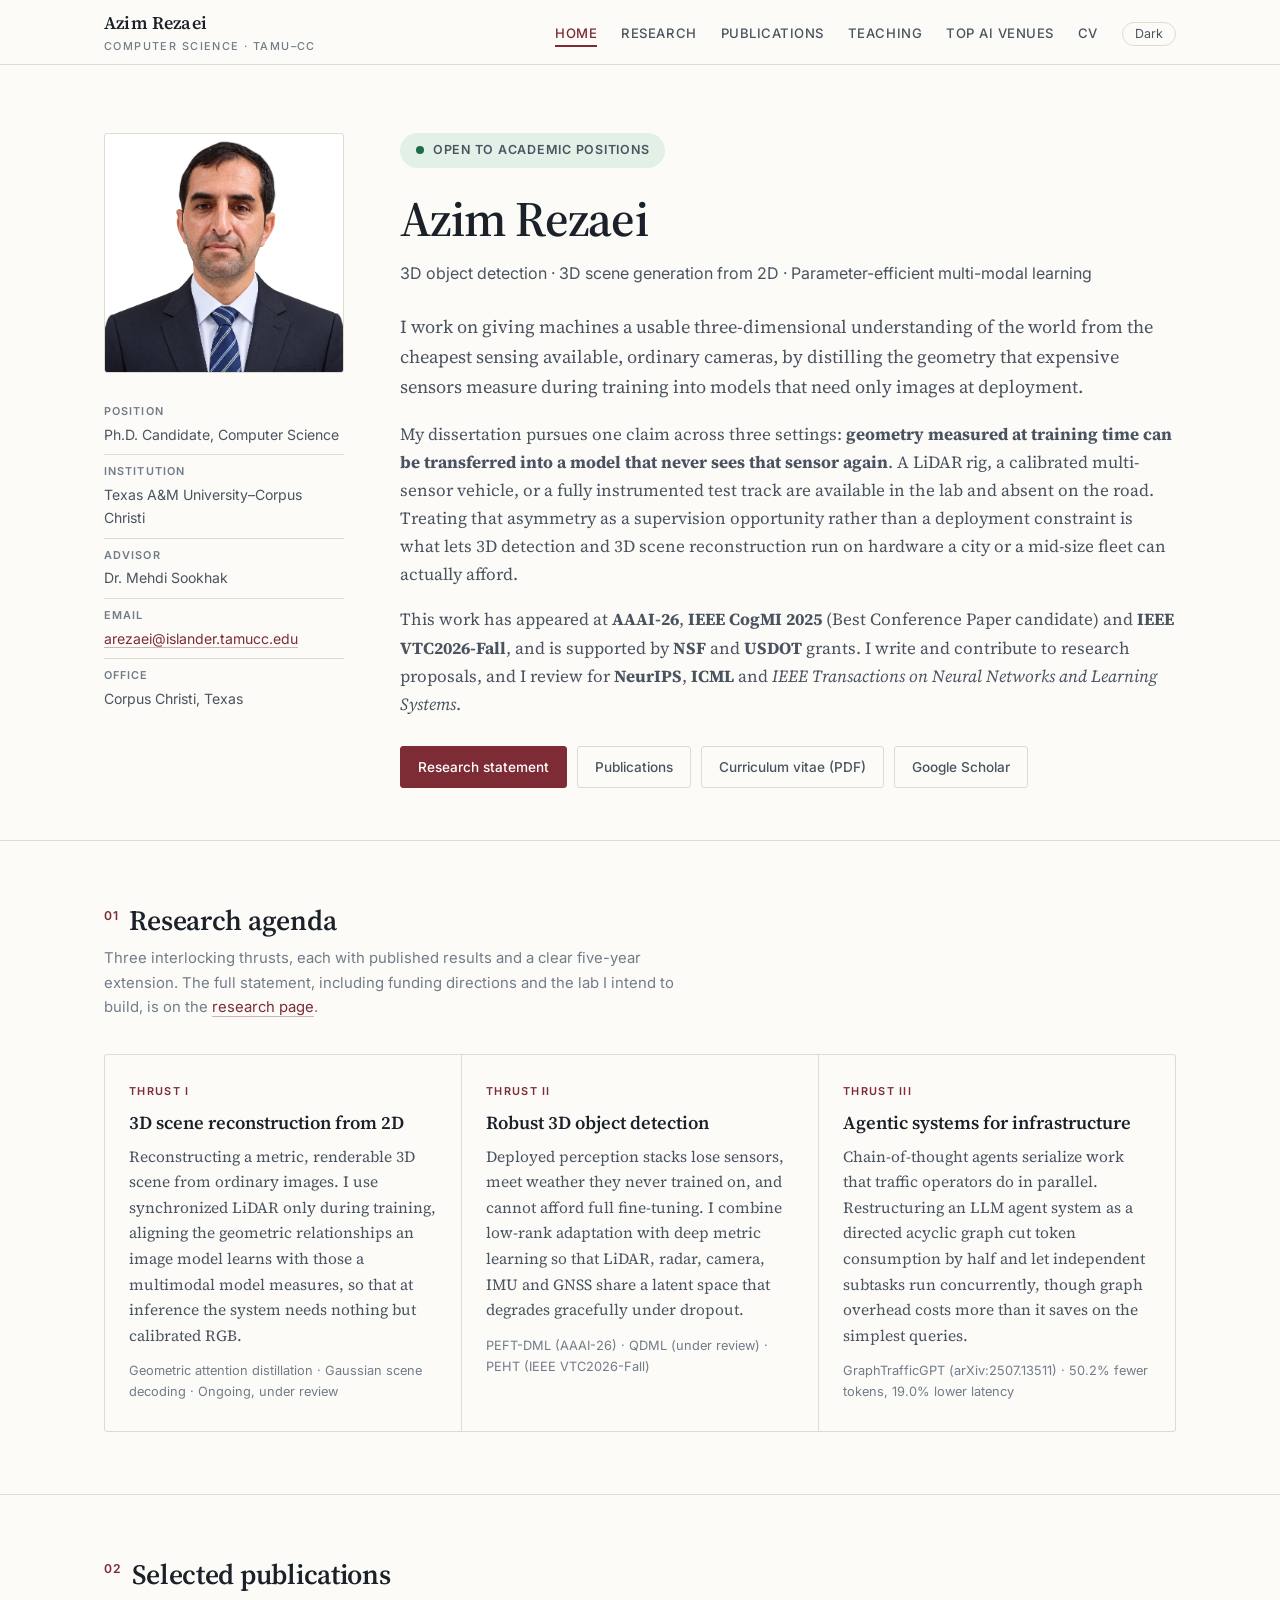
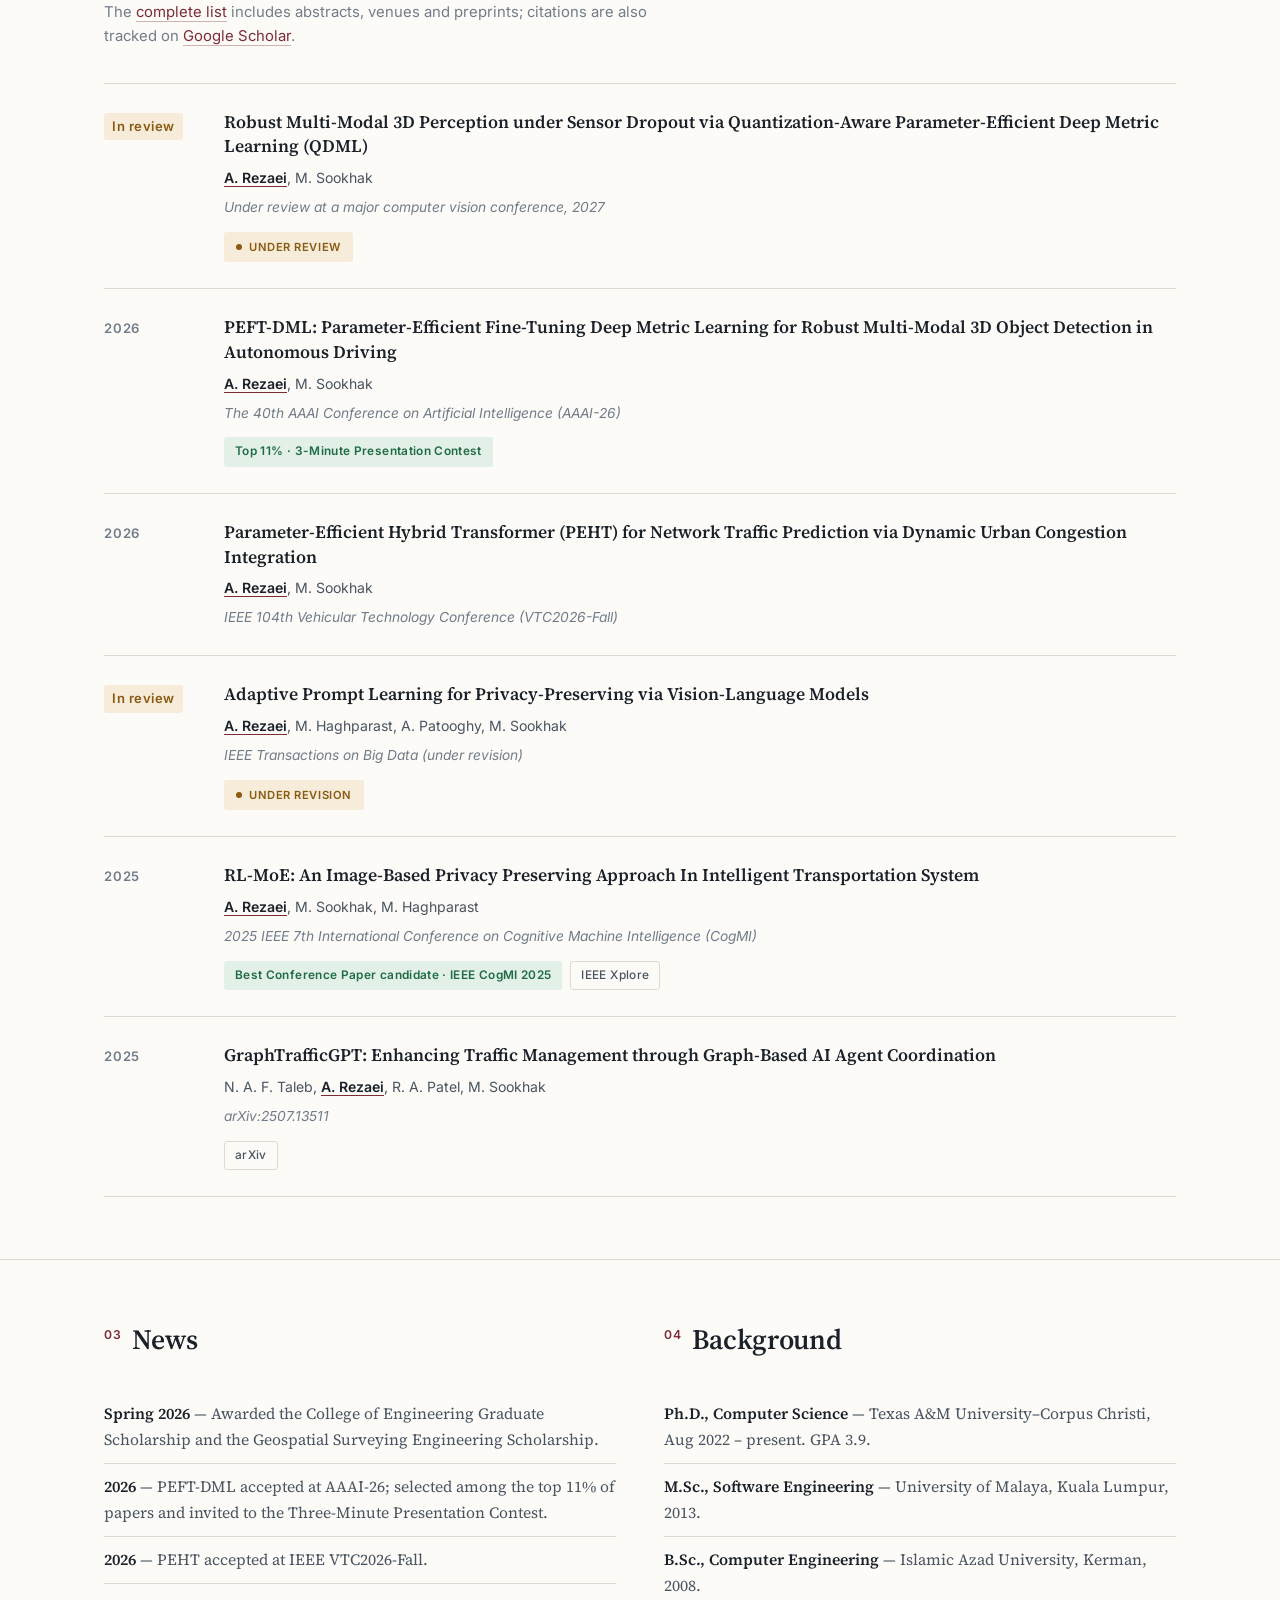
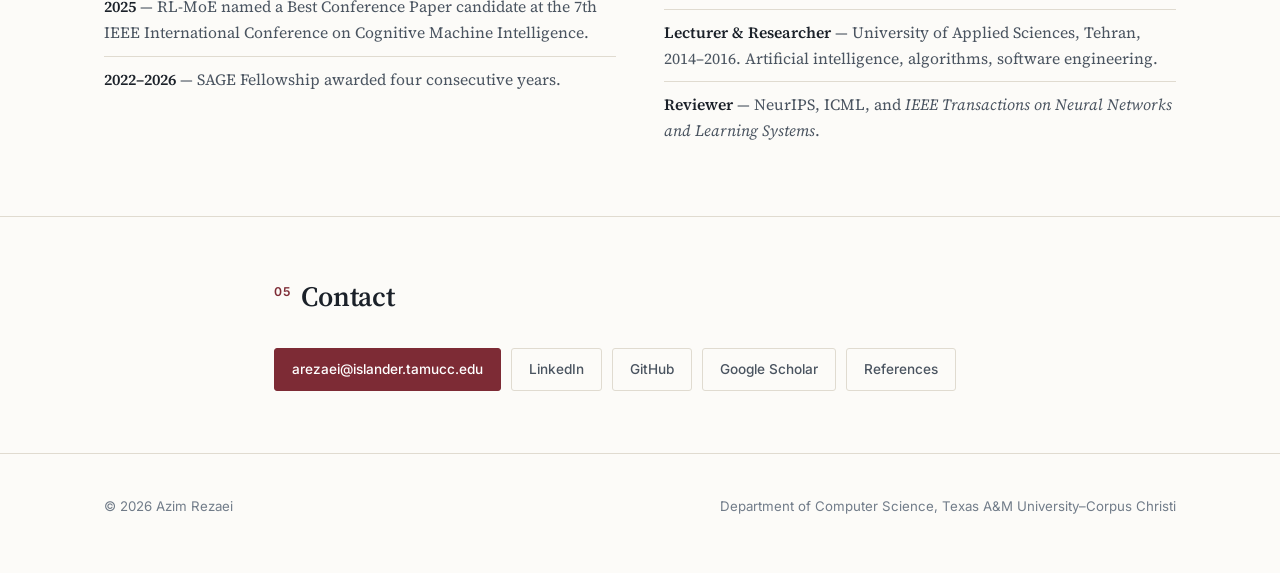
==== commit 196b0c25: "Correct the RL-MoE venue: IEEE CogMI 2025, not IEEE Trans. on Big Data RL-MoE is a conference paper," ====
--- a/index.html
+++ b/index.html
@@ -52,7 +52,7 @@
 
       <p>My dissertation pursues one claim across three settings: <strong>geometry measured at training time can be transferred into a model that never sees that sensor again</strong>. A LiDAR rig, a calibrated multi-sensor vehicle, or a fully instrumented test track are available in the lab and absent on the road. Treating that asymmetry as a supervision opportunity rather than a deployment constraint is what lets 3D detection and 3D scene reconstruction run on hardware a city or a mid-size fleet can actually afford.</p>
 
-      <p>This work has appeared at <strong>AAAI-26</strong>, <strong>IEEE VTC2026-Fall</strong>, <em>IEEE Transactions on Big Data</em> and <strong>IEEE CogMI 2025</strong> (Best Conference Paper candidate), and is supported by <strong>NSF</strong> and <strong>USDOT</strong> grants. I write and contribute to research proposals, and I review for <strong>NeurIPS</strong>, <strong>ICML</strong> and <em>IEEE Transactions on Neural Networks and Learning Systems</em>.</p>
+      <p>This work has appeared at <strong>AAAI-26</strong>, <strong>IEEE CogMI 2025</strong> (Best Conference Paper candidate) and <strong>IEEE VTC2026-Fall</strong>, and is supported by <strong>NSF</strong> and <strong>USDOT</strong> grants. I write and contribute to research proposals, and I review for <strong>NeurIPS</strong>, <strong>ICML</strong> and <em>IEEE Transactions on Neural Networks and Learning Systems</em>.</p>
 
       <div class="btns">
         <a class="btn primary" href="research.html">Research statement</a>
@@ -152,11 +152,12 @@
       <li class="pub">
         <div class="pub-year">2025</div>
         <div class="pub-body">
-          <h3>RL-MoE: An Image-Based Privacy-Preserving Approach in Intelligent Transportation Systems</h3>
+          <h3>RL-MoE: An Image-Based Privacy Preserving Approach In Intelligent Transportation System</h3>
           <p class="authors"><span class="me">A. Rezaei</span>, M. Sookhak, M. Haghparast</p>
-          <p class="venue">IEEE Transactions on Big Data</p>
+          <p class="venue">2025 IEEE 7th International Conference on Cognitive Machine Intelligence (CogMI)</p>
           <div class="pub-links">
             <span class="chip badge">Best Conference Paper candidate · IEEE CogMI 2025</span>
+            <a class="chip" href="https://ieeexplore.ieee.org/abstract/document/11417039">IEEE Xplore</a>
           </div>
         </div>
       </li>
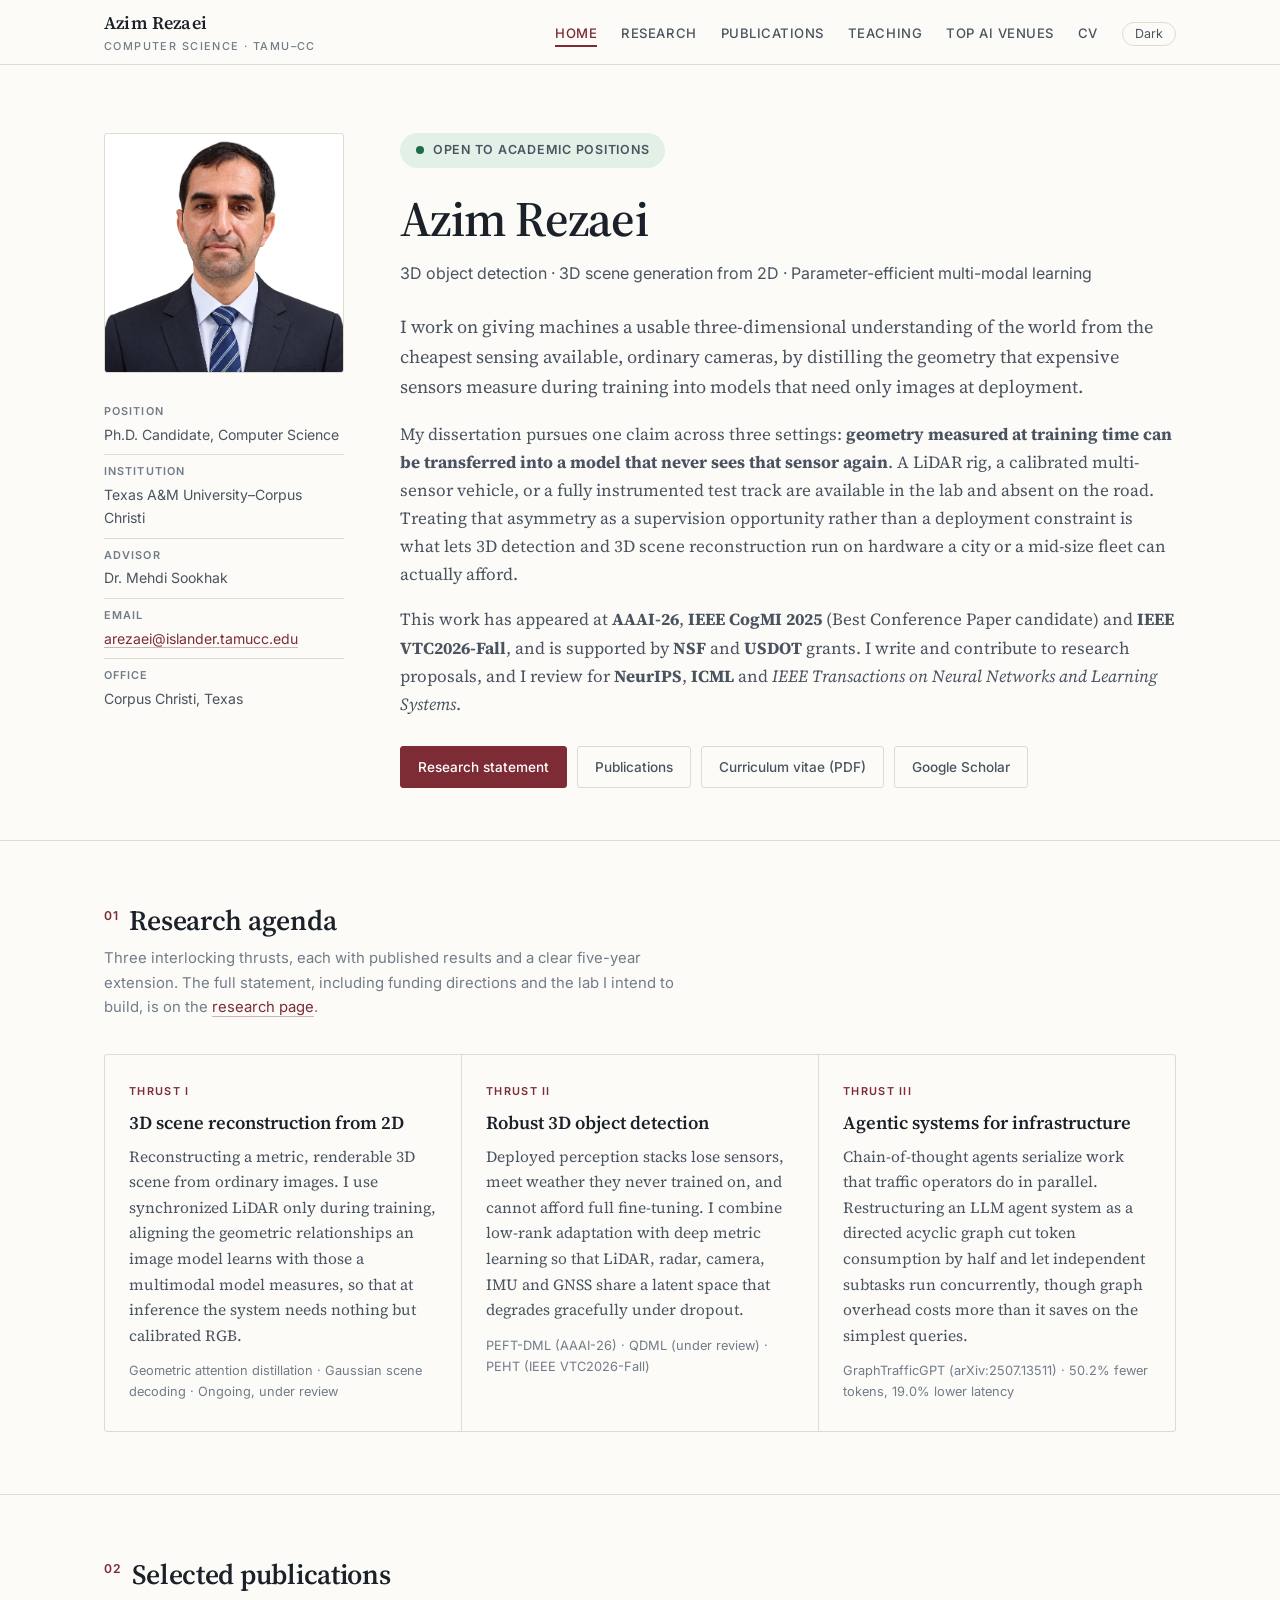
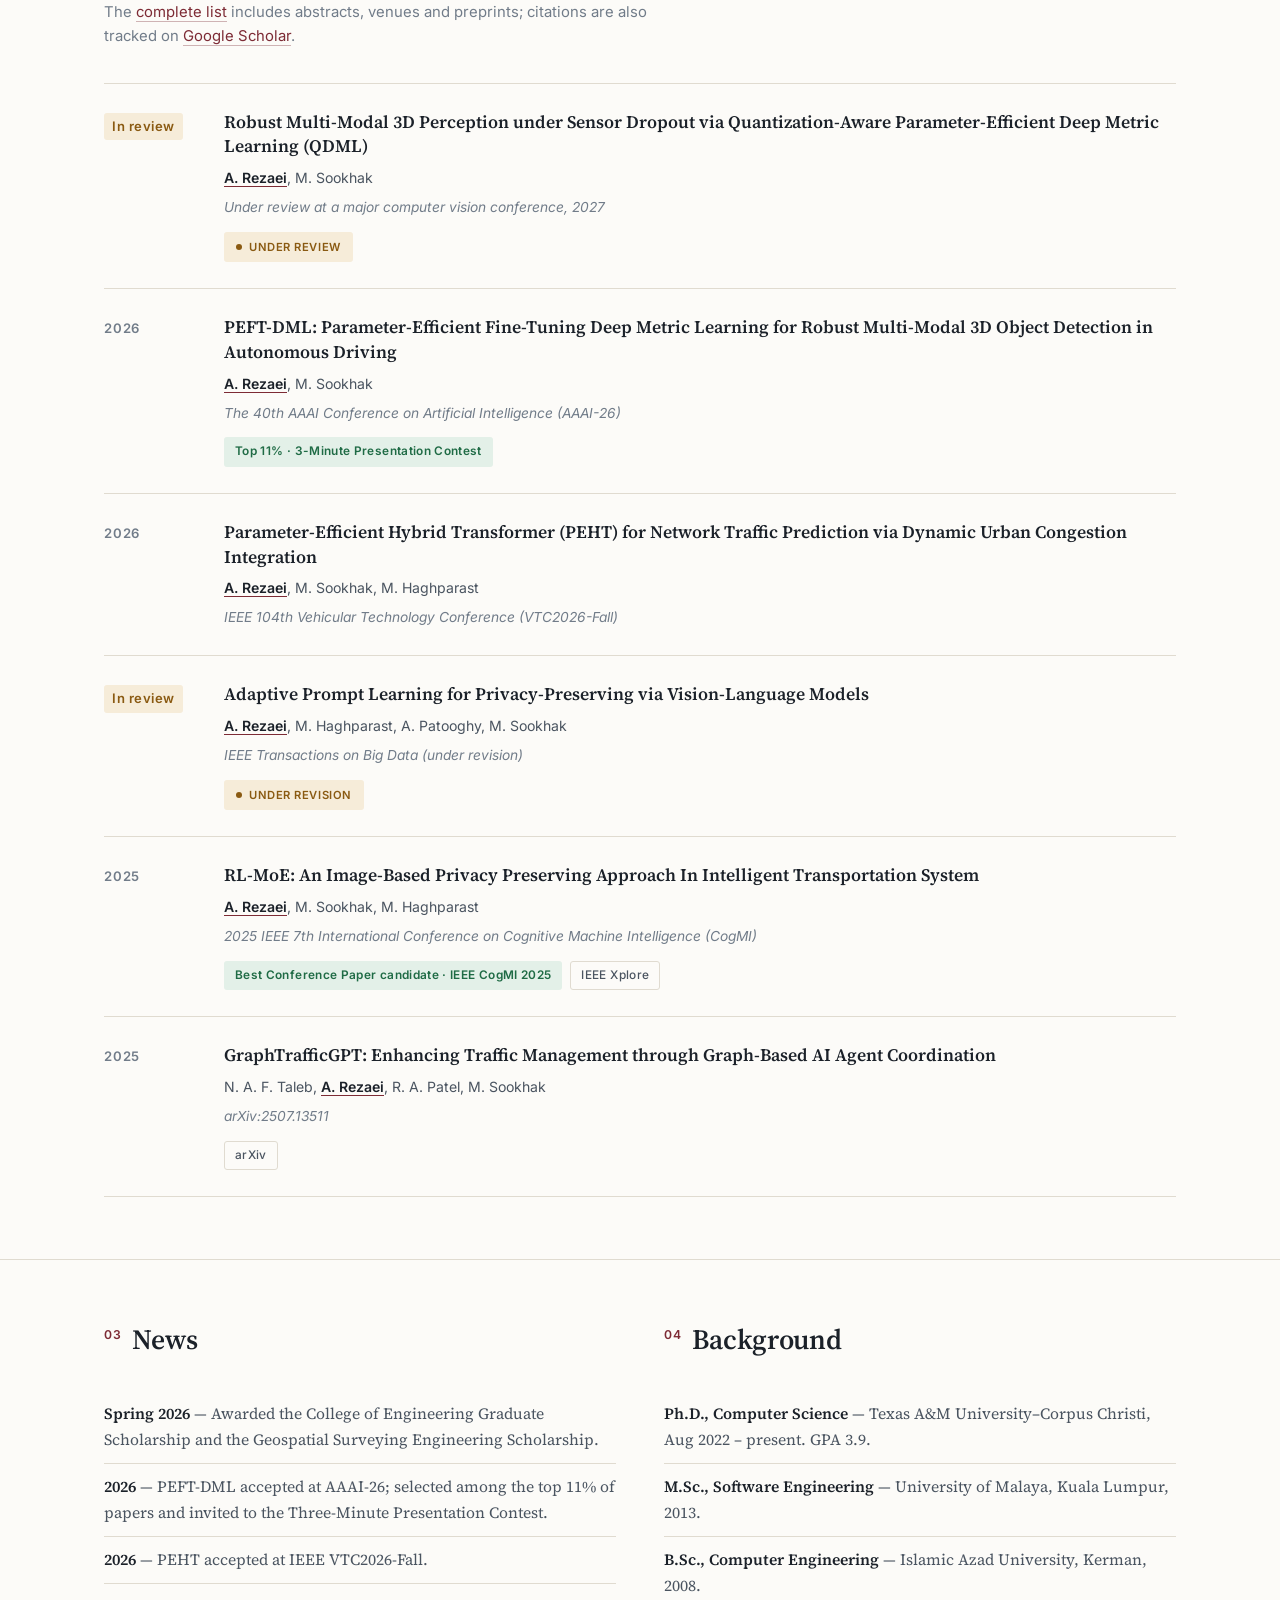
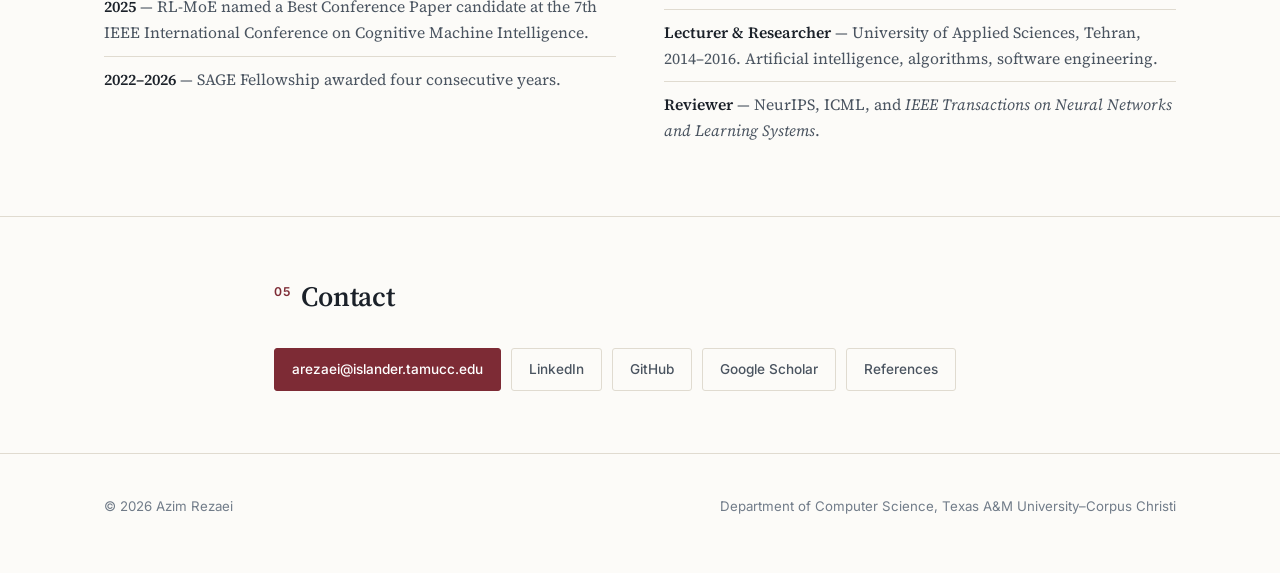
==== commit 79afc0f0: "Add MINT-V2X and correct two author lists from Google Scholar - Add MINT-V2X (Anjum, Rezaei, Sookhak" ====
--- a/index.html
+++ b/index.html
@@ -132,7 +132,7 @@
         <div class="pub-year">2026</div>
         <div class="pub-body">
           <h3>Parameter-Efficient Hybrid Transformer (PEHT) for Network Traffic Prediction via Dynamic Urban Congestion Integration</h3>
-          <p class="authors"><span class="me">A. Rezaei</span>, M. Sookhak</p>
+          <p class="authors"><span class="me">A. Rezaei</span>, M. Sookhak, M. Haghparast</p>
           <p class="venue">IEEE 104th Vehicular Technology Conference (VTC2026-Fall)</p>
         </div>
       </li>
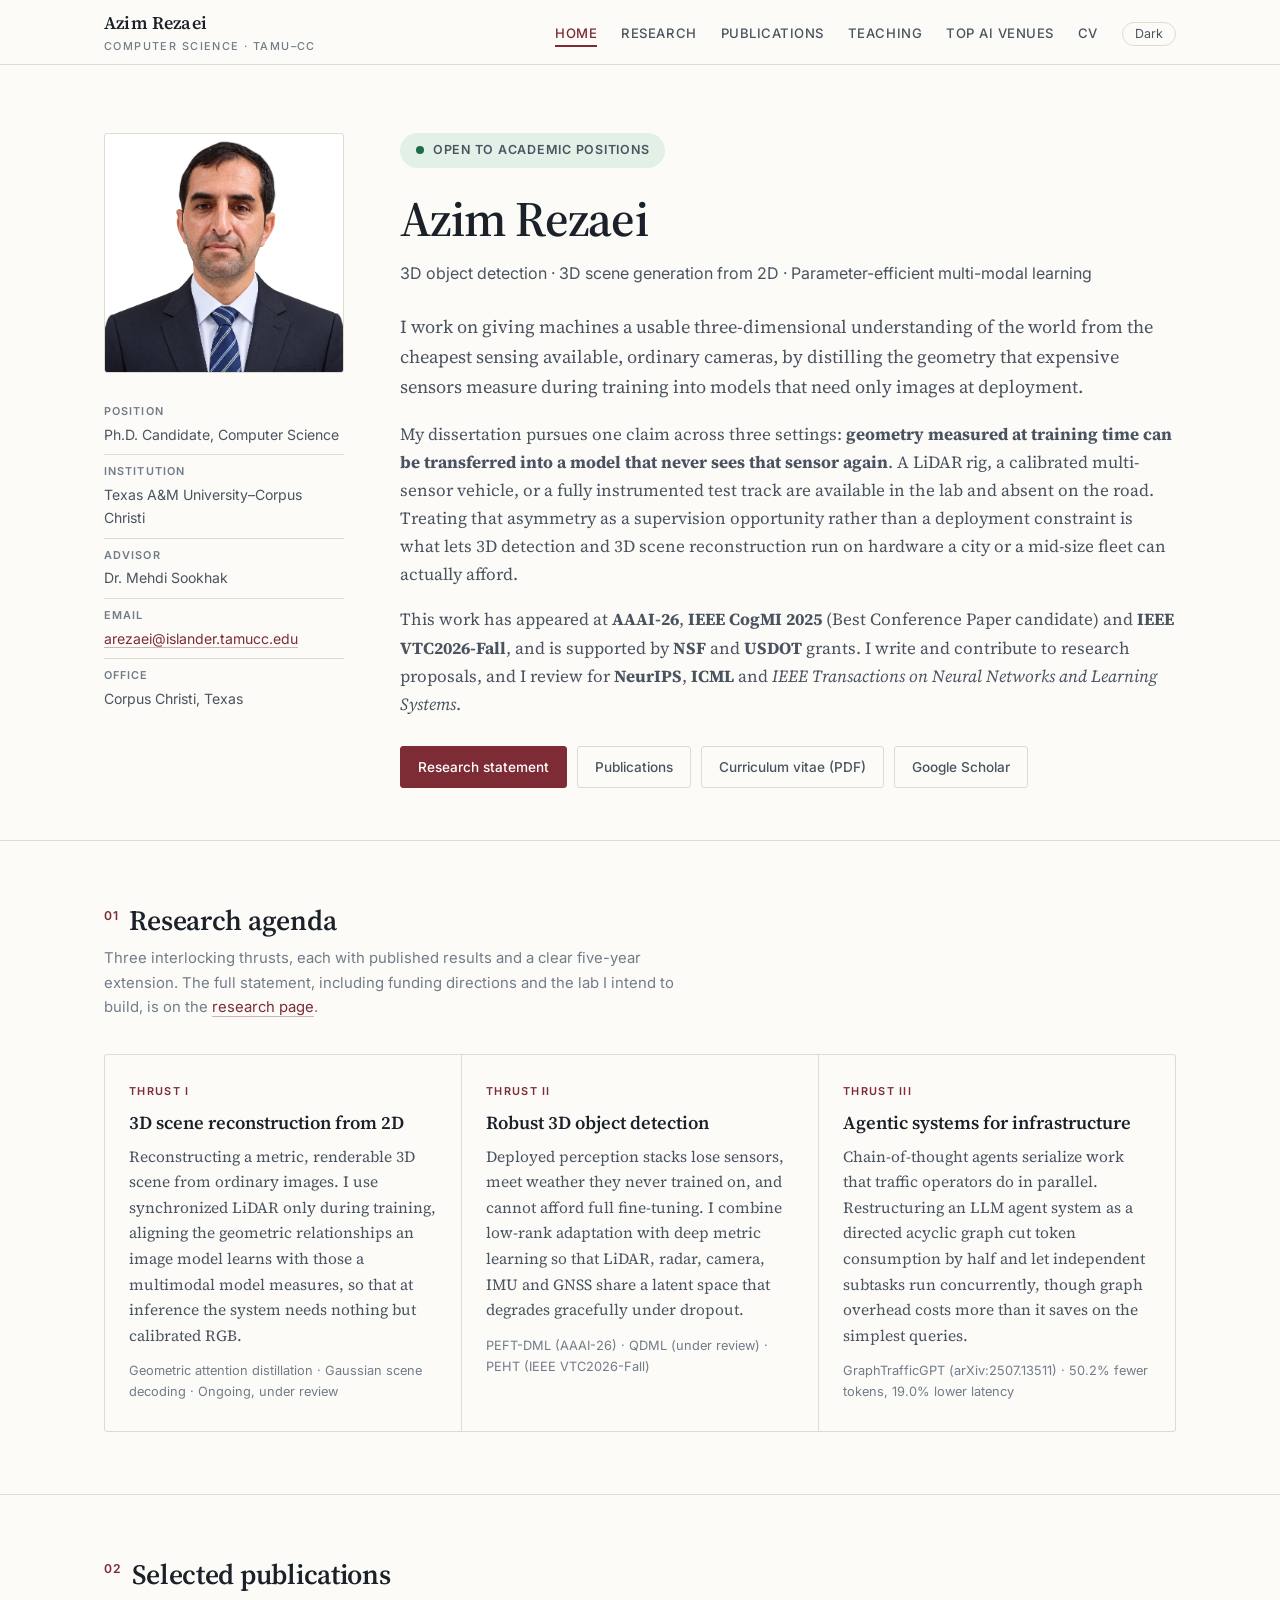
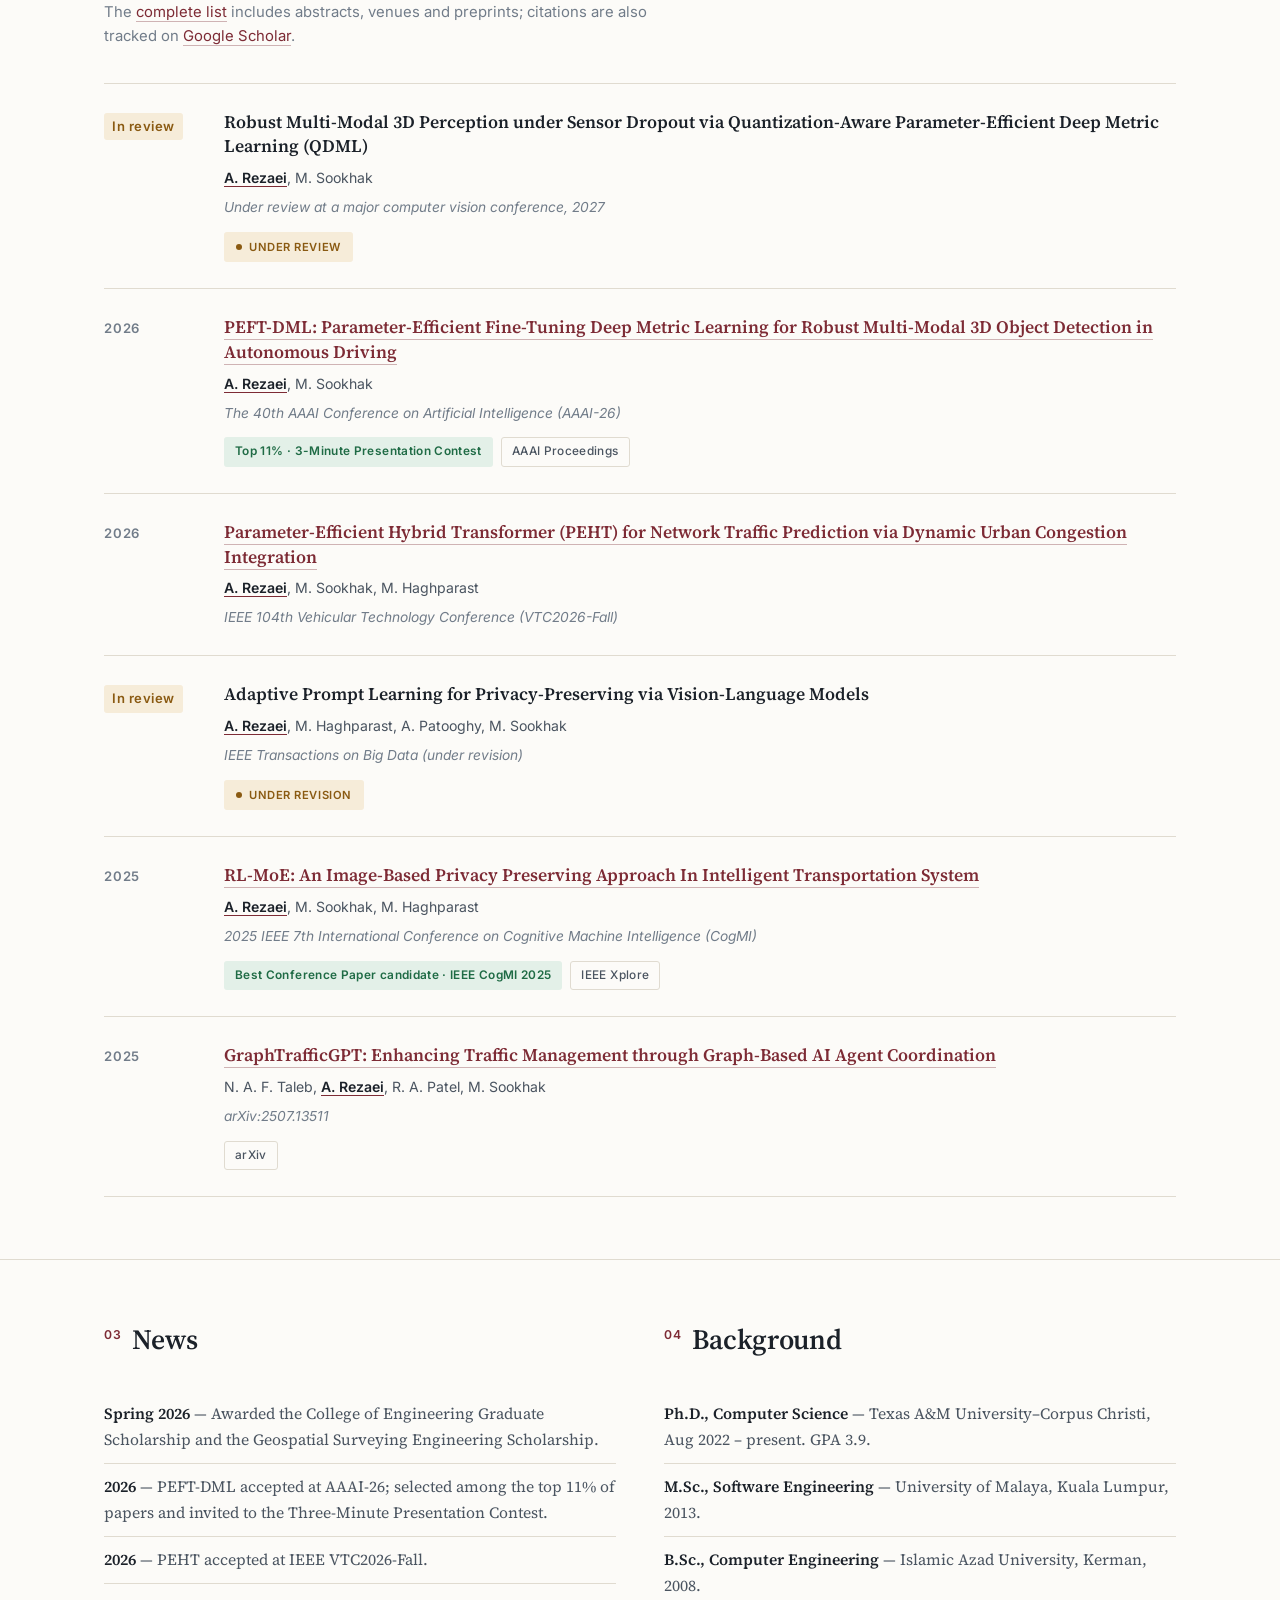
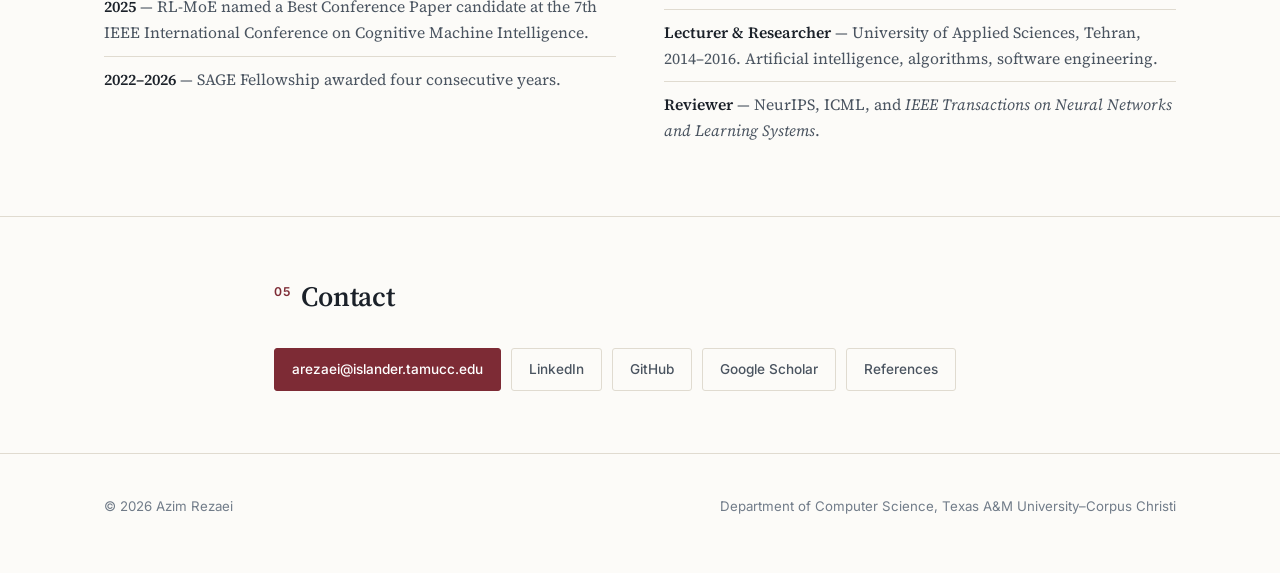
==== commit fa4b2a02: "Collapse abstracts to two lines and link every title to its article Abstracts now clamp to two lines" ====
--- a/index.html
+++ b/index.html
@@ -119,11 +119,12 @@
       <li class="pub">
         <div class="pub-year">2026</div>
         <div class="pub-body">
-          <h3>PEFT-DML: Parameter-Efficient Fine-Tuning Deep Metric Learning for Robust Multi-Modal 3D Object Detection in Autonomous Driving</h3>
+          <h3><a href="https://ojs.aaai.org/index.php/AAAI/article/view/42270">PEFT-DML: Parameter-Efficient Fine-Tuning Deep Metric Learning for Robust Multi-Modal 3D Object Detection in Autonomous Driving</a></h3>
           <p class="authors"><span class="me">A. Rezaei</span>, M. Sookhak</p>
           <p class="venue">The 40th AAAI Conference on Artificial Intelligence (AAAI-26)</p>
           <div class="pub-links">
             <span class="chip badge">Top 11% · 3-Minute Presentation Contest</span>
+            <a class="chip" href="https://ojs.aaai.org/index.php/AAAI/article/view/42270">AAAI Proceedings</a>
           </div>
         </div>
       </li>
@@ -131,7 +132,7 @@
       <li class="pub">
         <div class="pub-year">2026</div>
         <div class="pub-body">
-          <h3>Parameter-Efficient Hybrid Transformer (PEHT) for Network Traffic Prediction via Dynamic Urban Congestion Integration</h3>
+          <h3><a href="https://arxiv.org/abs/2606.28274">Parameter-Efficient Hybrid Transformer (PEHT) for Network Traffic Prediction via Dynamic Urban Congestion Integration</a></h3>
           <p class="authors"><span class="me">A. Rezaei</span>, M. Sookhak, M. Haghparast</p>
           <p class="venue">IEEE 104th Vehicular Technology Conference (VTC2026-Fall)</p>
         </div>
@@ -152,7 +153,7 @@
       <li class="pub">
         <div class="pub-year">2025</div>
         <div class="pub-body">
-          <h3>RL-MoE: An Image-Based Privacy Preserving Approach In Intelligent Transportation System</h3>
+          <h3><a href="https://ieeexplore.ieee.org/abstract/document/11417039">RL-MoE: An Image-Based Privacy Preserving Approach In Intelligent Transportation System</a></h3>
           <p class="authors"><span class="me">A. Rezaei</span>, M. Sookhak, M. Haghparast</p>
           <p class="venue">2025 IEEE 7th International Conference on Cognitive Machine Intelligence (CogMI)</p>
           <div class="pub-links">
@@ -165,7 +166,7 @@
       <li class="pub">
         <div class="pub-year">2025</div>
         <div class="pub-body">
-          <h3>GraphTrafficGPT: Enhancing Traffic Management through Graph-Based AI Agent Coordination</h3>
+          <h3><a href="https://arxiv.org/abs/2507.13511">GraphTrafficGPT: Enhancing Traffic Management through Graph-Based AI Agent Coordination</a></h3>
           <p class="authors">N. A. F. Taleb, <span class="me">A. Rezaei</span>, R. A. Patel, M. Sookhak</p>
           <p class="venue">arXiv:2507.13511</p>
           <div class="pub-links">
--- a/style.css
+++ b/style.css
@@ -206,6 +206,23 @@
 .authors .me { color: var(--ink); font-weight: 600; border-bottom: 1.5px solid var(--accent); }
 .venue { font-family: var(--sans); font-size: .86rem; color: var(--ink-3); margin: 0; font-style: italic; }
 .abstract { font-size: .97rem; color: var(--ink-2); margin: 12px 0 0; }
+
+/* Abstracts collapse to two lines until the reader asks for the rest. */
+.abstract.clamped {
+  display: -webkit-box;
+  -webkit-line-clamp: 2;
+  line-clamp: 2;
+  -webkit-box-orient: vertical;
+  overflow: hidden;
+}
+.read-more {
+  font-family: var(--sans); font-size: .78rem; font-weight: 500;
+  background: none; border: 0; padding: 0; margin: 7px 0 0;
+  cursor: pointer; color: var(--accent);
+  border-bottom: 1px solid color-mix(in srgb, var(--accent) 35%, transparent);
+  display: inline-block; line-height: 1.4;
+}
+.read-more:hover { border-bottom-color: var(--accent); }
 .pub-links { display: flex; gap: 8px; flex-wrap: wrap; margin-top: 13px; }
 .chip {
   font-family: var(--sans); font-size: .74rem; font-weight: 500; letter-spacing: .03em;
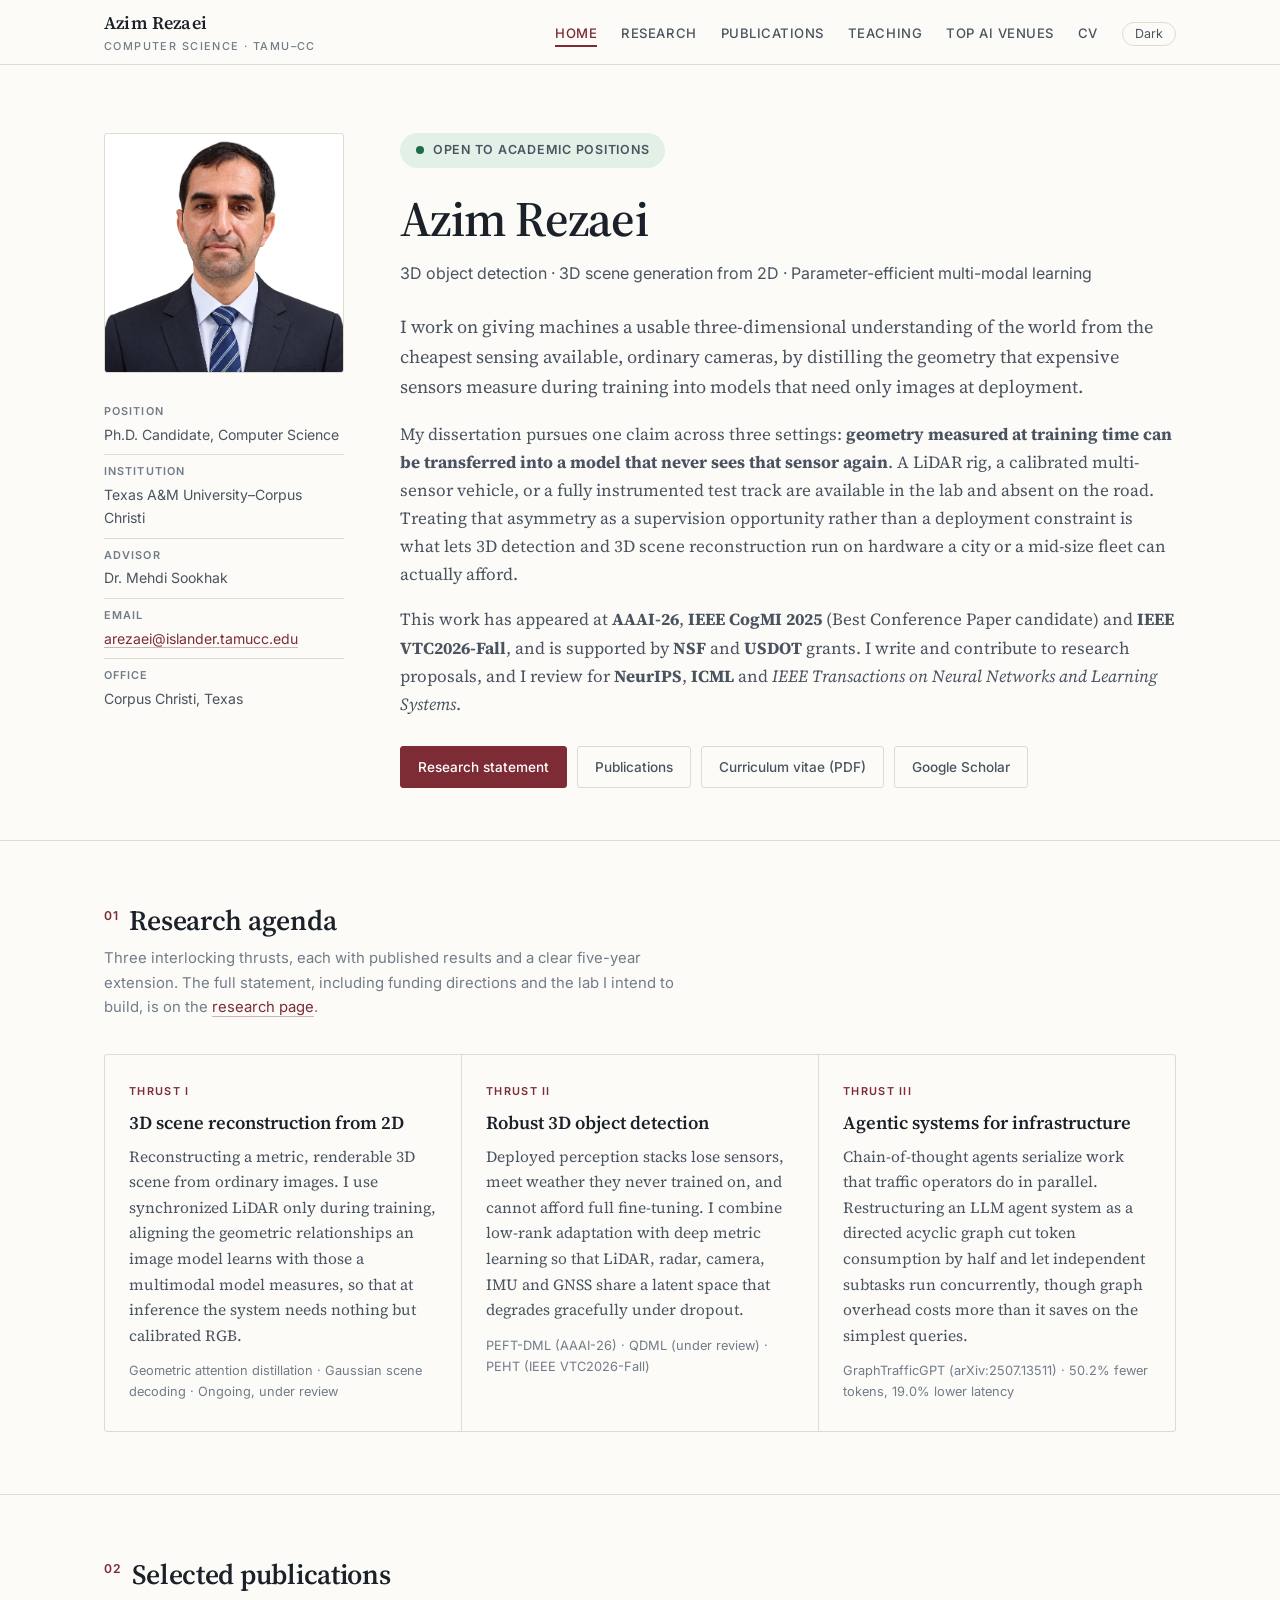
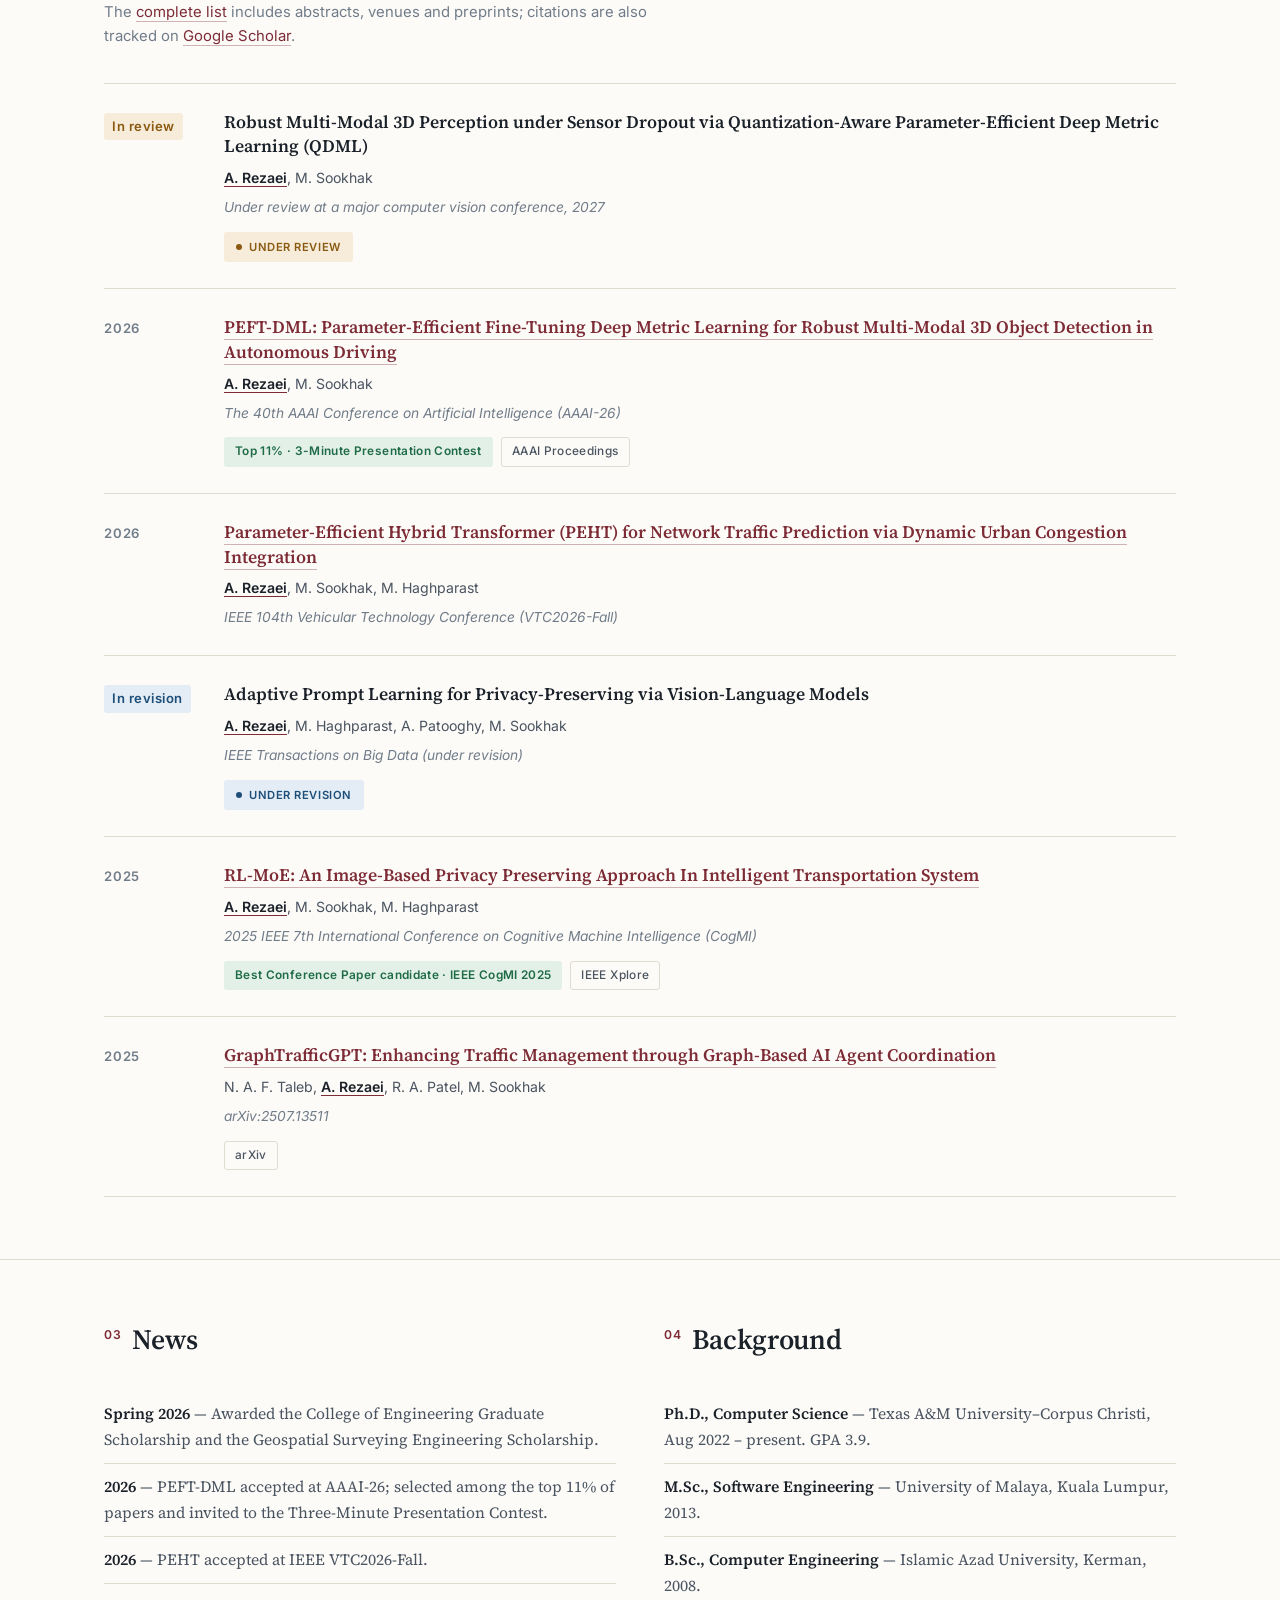
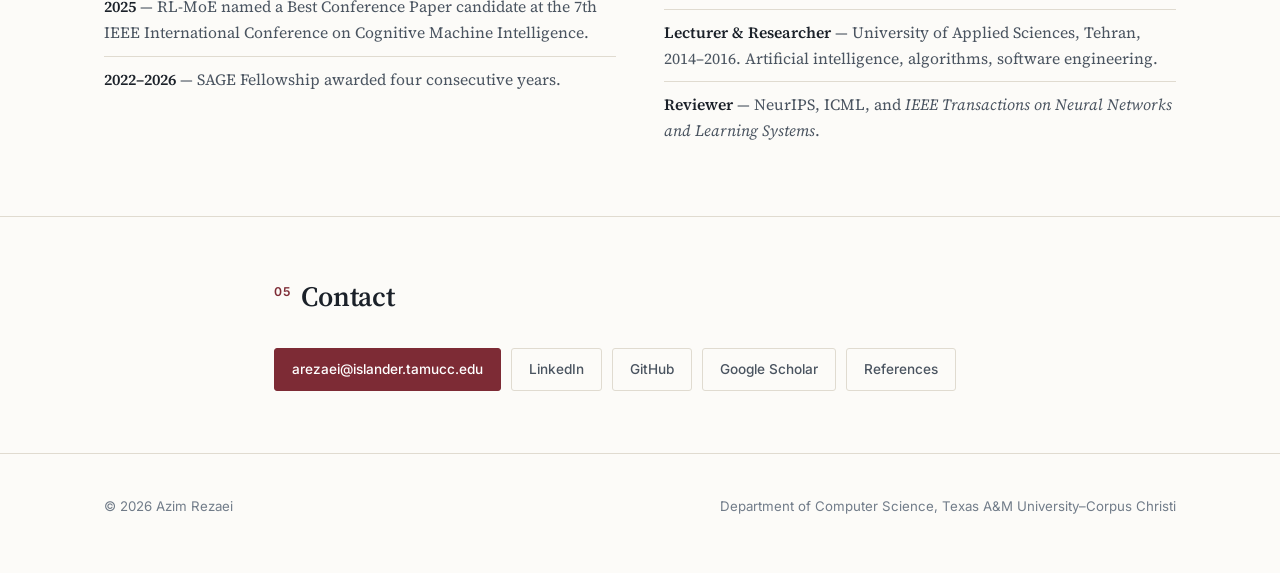
==== commit 66b0f915: "Give "Under revision" its own colour, distinct from "Under review" Under revision means the paper ha" ====
--- a/index.html
+++ b/index.html
@@ -139,13 +139,13 @@
       </li>
 
       <li class="pub">
-        <div class="pub-year"><span class="status-year">In review</span></div>
+        <div class="pub-year"><span class="status-year revision">In revision</span></div>
         <div class="pub-body">
           <h3>Adaptive Prompt Learning for Privacy-Preserving via Vision-Language Models</h3>
           <p class="authors"><span class="me">A. Rezaei</span>, M. Haghparast, A. Patooghy, M. Sookhak</p>
           <p class="venue">IEEE Transactions on Big Data (under revision)</p>
           <div class="pub-links">
-            <span class="chip status">Under revision</span>
+            <span class="chip status revision">Under revision</span>
           </div>
         </div>
       </li>
--- a/style.css
+++ b/style.css
@@ -16,6 +16,8 @@
   --good-soft:    #e3f0e8;
   --warn:         #8a5a12;
   --warn-soft:    #f6ecd9;
+  --info:         #1d4e79;
+  --info-soft:    #e4edf5;
   --muted-soft:   #efece6;
   --max:          1120px;
   --serif:  "Source Serif 4", "Iowan Old Style", "Palatino Linotype", Palatino, Georgia, serif;
@@ -38,6 +40,8 @@
     --good-soft:   #16271e;
     --warn:        #d9b276;
     --warn-soft:   #2a2318;
+    --info:        #8fb8d8;
+    --info-soft:   #18232c;
     --muted-soft:  #212830;
   }
 }
@@ -57,6 +61,8 @@
   --good-soft:   #16271e;
   --warn:        #d9b276;
   --warn-soft:   #2a2318;
+  --info:        #8fb8d8;
+  --info-soft:   #18232c;
   --muted-soft:  #212830;
 }
 
@@ -242,12 +248,15 @@
   content: ""; width: 6px; height: 6px; border-radius: 50%;
   background: var(--warn); flex: none;
 }
+.chip.status.revision { background: var(--info-soft); color: var(--info); }
+.chip.status.revision::before { background: var(--info); }
 
 /* Same signal in the left-hand year column. */
 .pub-year .status-year {
   display: inline-block; background: var(--warn-soft); color: var(--warn);
   font-weight: 600; border-radius: 3px; padding: 3px 8px; letter-spacing: .04em;
 }
+.pub-year .status-year.revision { background: var(--info-soft); color: var(--info); }
 
 /* ---------- availability pill ---------- */
 .availability {
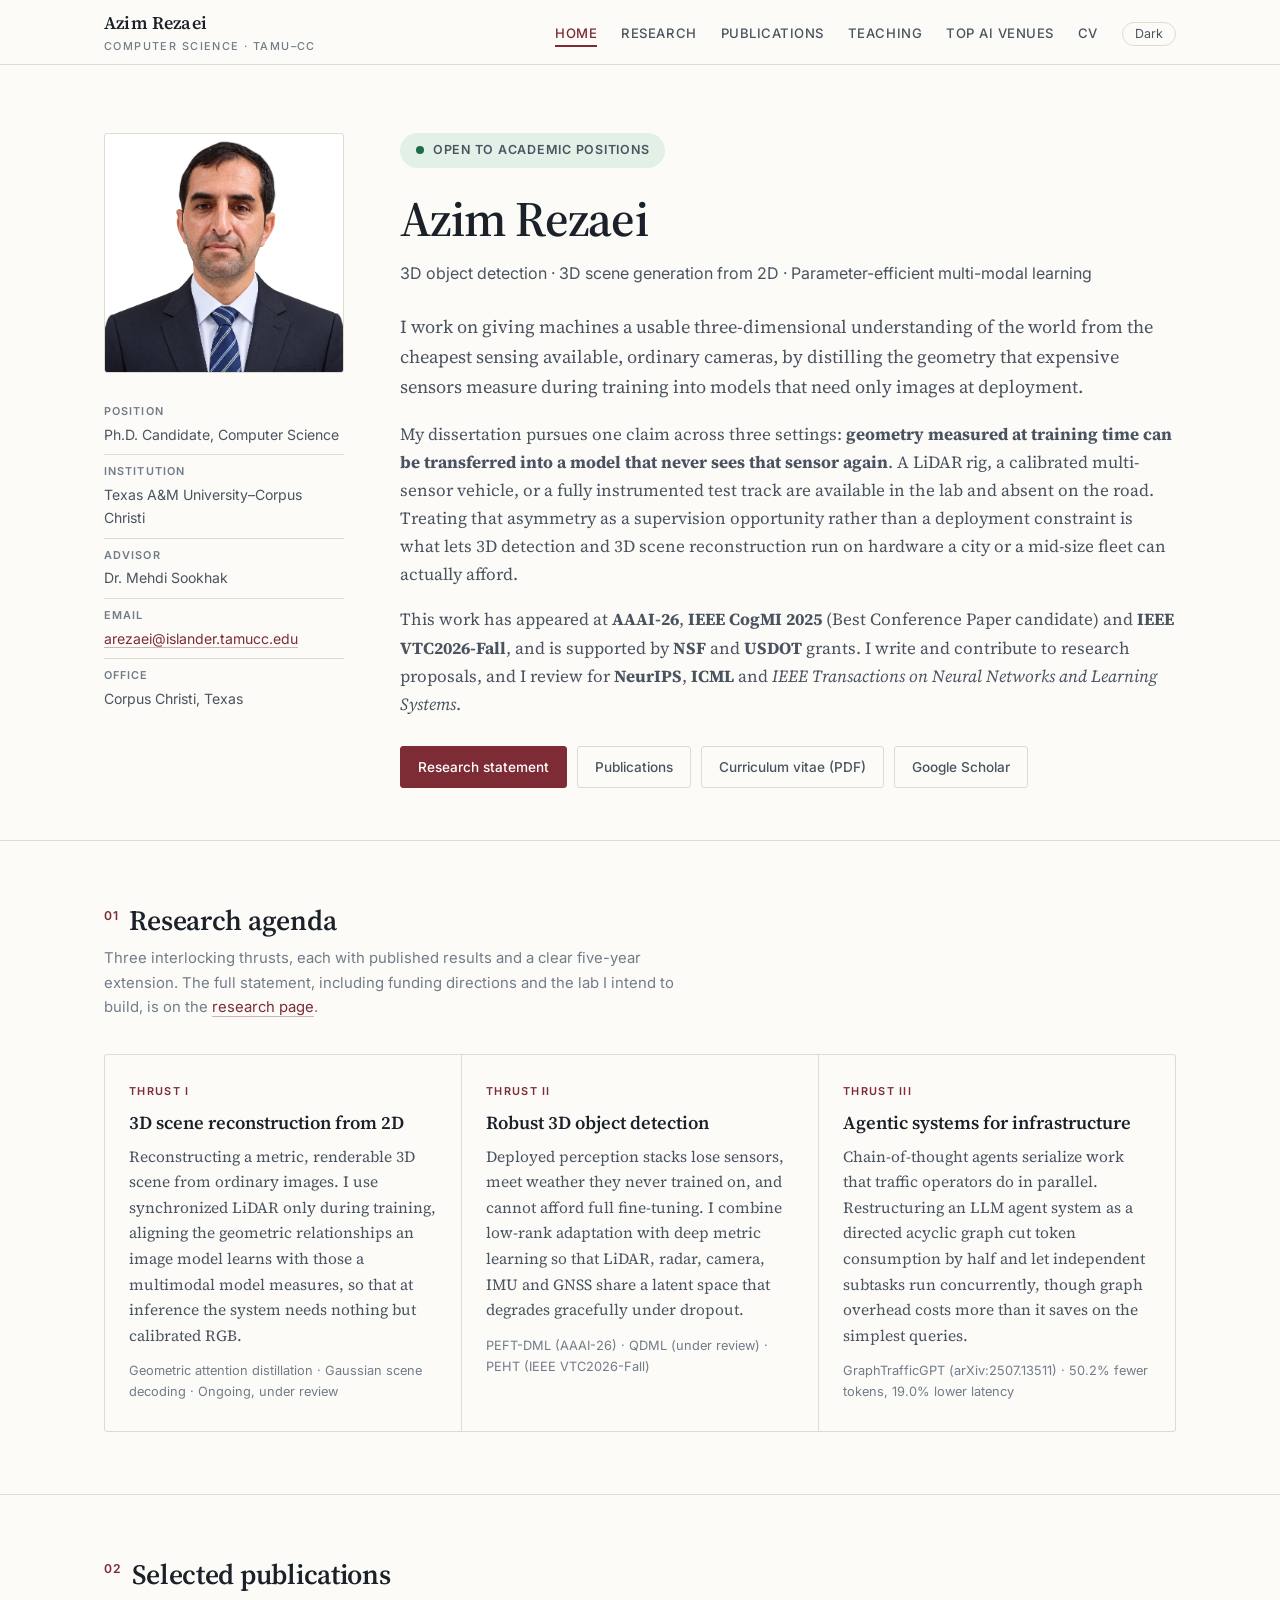
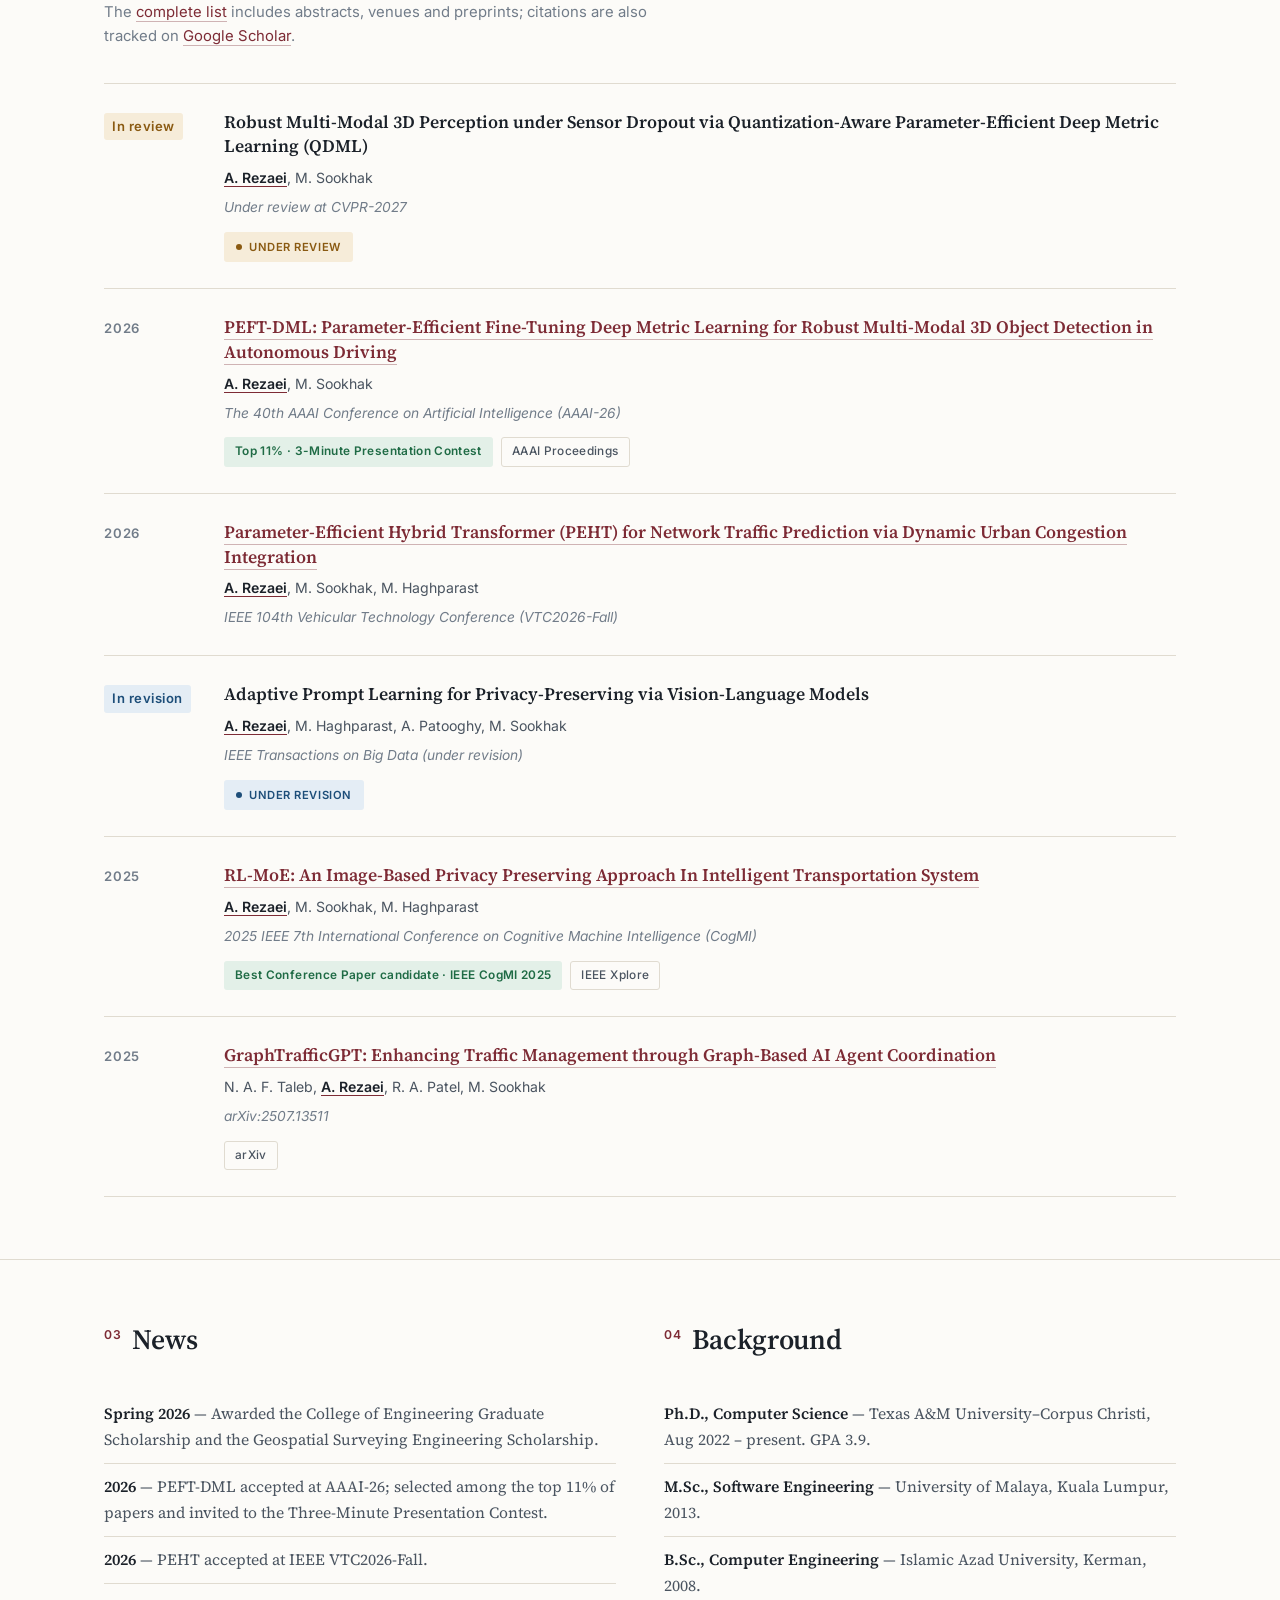
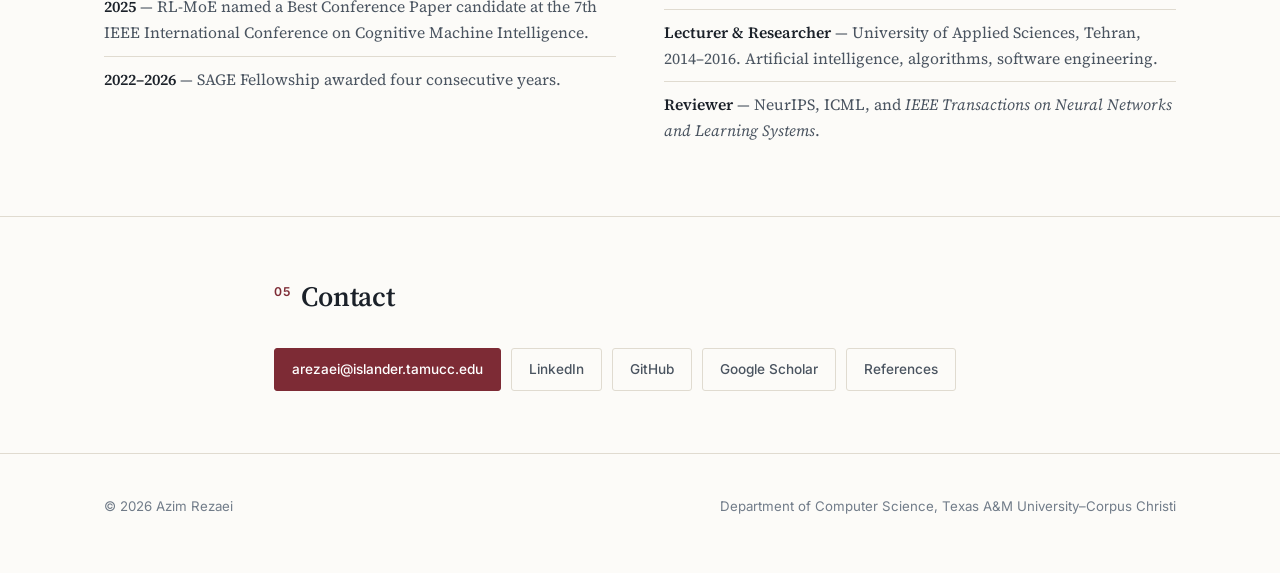
==== commit 2d9dae89: "Name CVPR-2027 as the QDML venue At the author's request. The entry previously read "a major compute" ====
--- a/index.html
+++ b/index.html
@@ -58,7 +58,7 @@
         <a class="btn primary" href="research.html">Research statement</a>
         <a class="btn" href="publications.html">Publications</a>
         <a class="btn" href="files/Azim_Rezaei_CV.pdf">Curriculum vitae (PDF)</a>
-        <a class="btn" href="https://scholar.google.com/citations?user=DW1fpjkAAAAJ&amp;hl=en">Google Scholar</a>
+        <a class="btn" href="https://scholar.google.com/citations?user=DW1fpjkAAAAJ&amp;hl=en" target="_blank" rel="noopener noreferrer">Google Scholar</a>
       </div>
     </div>
   </div>
@@ -100,7 +100,7 @@
   <div class="wrap">
     <div class="section-head">
       <h2><span class="num">02</span>Selected publications</h2>
-      <p>The <a href="publications.html">complete list</a> includes abstracts, venues and preprints; citations are also tracked on <a href="https://scholar.google.com/citations?user=DW1fpjkAAAAJ&amp;hl=en">Google Scholar</a>.</p>
+      <p>The <a href="publications.html">complete list</a> includes abstracts, venues and preprints; citations are also tracked on <a href="https://scholar.google.com/citations?user=DW1fpjkAAAAJ&amp;hl=en" target="_blank" rel="noopener noreferrer">Google Scholar</a>.</p>
     </div>
 
     <ul class="pub-list">
@@ -109,7 +109,7 @@
         <div class="pub-body">
           <h3>Robust Multi-Modal 3D Perception under Sensor Dropout via Quantization-Aware Parameter-Efficient Deep Metric Learning (QDML)</h3>
           <p class="authors"><span class="me">A. Rezaei</span>, M. Sookhak</p>
-          <p class="venue">Under review at a major computer vision conference, 2027</p>
+          <p class="venue">Under review at CVPR-2027</p>
           <div class="pub-links">
             <span class="chip status">Under review</span>
           </div>
@@ -119,12 +119,12 @@
       <li class="pub">
         <div class="pub-year">2026</div>
         <div class="pub-body">
-          <h3><a href="https://ojs.aaai.org/index.php/AAAI/article/view/42270">PEFT-DML: Parameter-Efficient Fine-Tuning Deep Metric Learning for Robust Multi-Modal 3D Object Detection in Autonomous Driving</a></h3>
+          <h3><a href="https://ojs.aaai.org/index.php/AAAI/article/view/42270" target="_blank" rel="noopener noreferrer">PEFT-DML: Parameter-Efficient Fine-Tuning Deep Metric Learning for Robust Multi-Modal 3D Object Detection in Autonomous Driving</a></h3>
           <p class="authors"><span class="me">A. Rezaei</span>, M. Sookhak</p>
           <p class="venue">The 40th AAAI Conference on Artificial Intelligence (AAAI-26)</p>
           <div class="pub-links">
             <span class="chip badge">Top 11% · 3-Minute Presentation Contest</span>
-            <a class="chip" href="https://ojs.aaai.org/index.php/AAAI/article/view/42270">AAAI Proceedings</a>
+            <a class="chip" href="https://ojs.aaai.org/index.php/AAAI/article/view/42270" target="_blank" rel="noopener noreferrer">AAAI Proceedings</a>
           </div>
         </div>
       </li>
@@ -132,7 +132,7 @@
       <li class="pub">
         <div class="pub-year">2026</div>
         <div class="pub-body">
-          <h3><a href="https://arxiv.org/abs/2606.28274">Parameter-Efficient Hybrid Transformer (PEHT) for Network Traffic Prediction via Dynamic Urban Congestion Integration</a></h3>
+          <h3><a href="https://arxiv.org/abs/2606.28274" target="_blank" rel="noopener noreferrer">Parameter-Efficient Hybrid Transformer (PEHT) for Network Traffic Prediction via Dynamic Urban Congestion Integration</a></h3>
           <p class="authors"><span class="me">A. Rezaei</span>, M. Sookhak, M. Haghparast</p>
           <p class="venue">IEEE 104th Vehicular Technology Conference (VTC2026-Fall)</p>
         </div>
@@ -153,12 +153,12 @@
       <li class="pub">
         <div class="pub-year">2025</div>
         <div class="pub-body">
-          <h3><a href="https://ieeexplore.ieee.org/abstract/document/11417039">RL-MoE: An Image-Based Privacy Preserving Approach In Intelligent Transportation System</a></h3>
+          <h3><a href="https://ieeexplore.ieee.org/abstract/document/11417039" target="_blank" rel="noopener noreferrer">RL-MoE: An Image-Based Privacy Preserving Approach In Intelligent Transportation System</a></h3>
           <p class="authors"><span class="me">A. Rezaei</span>, M. Sookhak, M. Haghparast</p>
           <p class="venue">2025 IEEE 7th International Conference on Cognitive Machine Intelligence (CogMI)</p>
           <div class="pub-links">
             <span class="chip badge">Best Conference Paper candidate · IEEE CogMI 2025</span>
-            <a class="chip" href="https://ieeexplore.ieee.org/abstract/document/11417039">IEEE Xplore</a>
+            <a class="chip" href="https://ieeexplore.ieee.org/abstract/document/11417039" target="_blank" rel="noopener noreferrer">IEEE Xplore</a>
           </div>
         </div>
       </li>
@@ -166,11 +166,11 @@
       <li class="pub">
         <div class="pub-year">2025</div>
         <div class="pub-body">
-          <h3><a href="https://arxiv.org/abs/2507.13511">GraphTrafficGPT: Enhancing Traffic Management through Graph-Based AI Agent Coordination</a></h3>
+          <h3><a href="https://arxiv.org/abs/2507.13511" target="_blank" rel="noopener noreferrer">GraphTrafficGPT: Enhancing Traffic Management through Graph-Based AI Agent Coordination</a></h3>
           <p class="authors">N. A. F. Taleb, <span class="me">A. Rezaei</span>, R. A. Patel, M. Sookhak</p>
           <p class="venue">arXiv:2507.13511</p>
           <div class="pub-links">
-            <a class="chip" href="https://arxiv.org/abs/2507.13511">arXiv</a>
+            <a class="chip" href="https://arxiv.org/abs/2507.13511" target="_blank" rel="noopener noreferrer">arXiv</a>
           </div>
         </div>
       </li>
@@ -216,9 +216,9 @@
     </div>
     <div class="btns" style="margin-top:0">
       <a class="btn primary" href="mailto:arezaei@islander.tamucc.edu">arezaei@islander.tamucc.edu</a>
-      <a class="btn" href="https://www.linkedin.com/in/azimrez/">LinkedIn</a>
-      <a class="btn" href="https://github.com/azim015">GitHub</a>
-      <a class="btn" href="https://scholar.google.com/citations?user=DW1fpjkAAAAJ&amp;hl=en">Google Scholar</a>
+      <a class="btn" href="https://www.linkedin.com/in/azimrez/" target="_blank" rel="noopener noreferrer">LinkedIn</a>
+      <a class="btn" href="https://github.com/azim015" target="_blank" rel="noopener noreferrer">GitHub</a>
+      <a class="btn" href="https://scholar.google.com/citations?user=DW1fpjkAAAAJ&amp;hl=en" target="_blank" rel="noopener noreferrer">Google Scholar</a>
       <a class="btn" href="cv.html#references">References</a>
     </div>
   </div>
